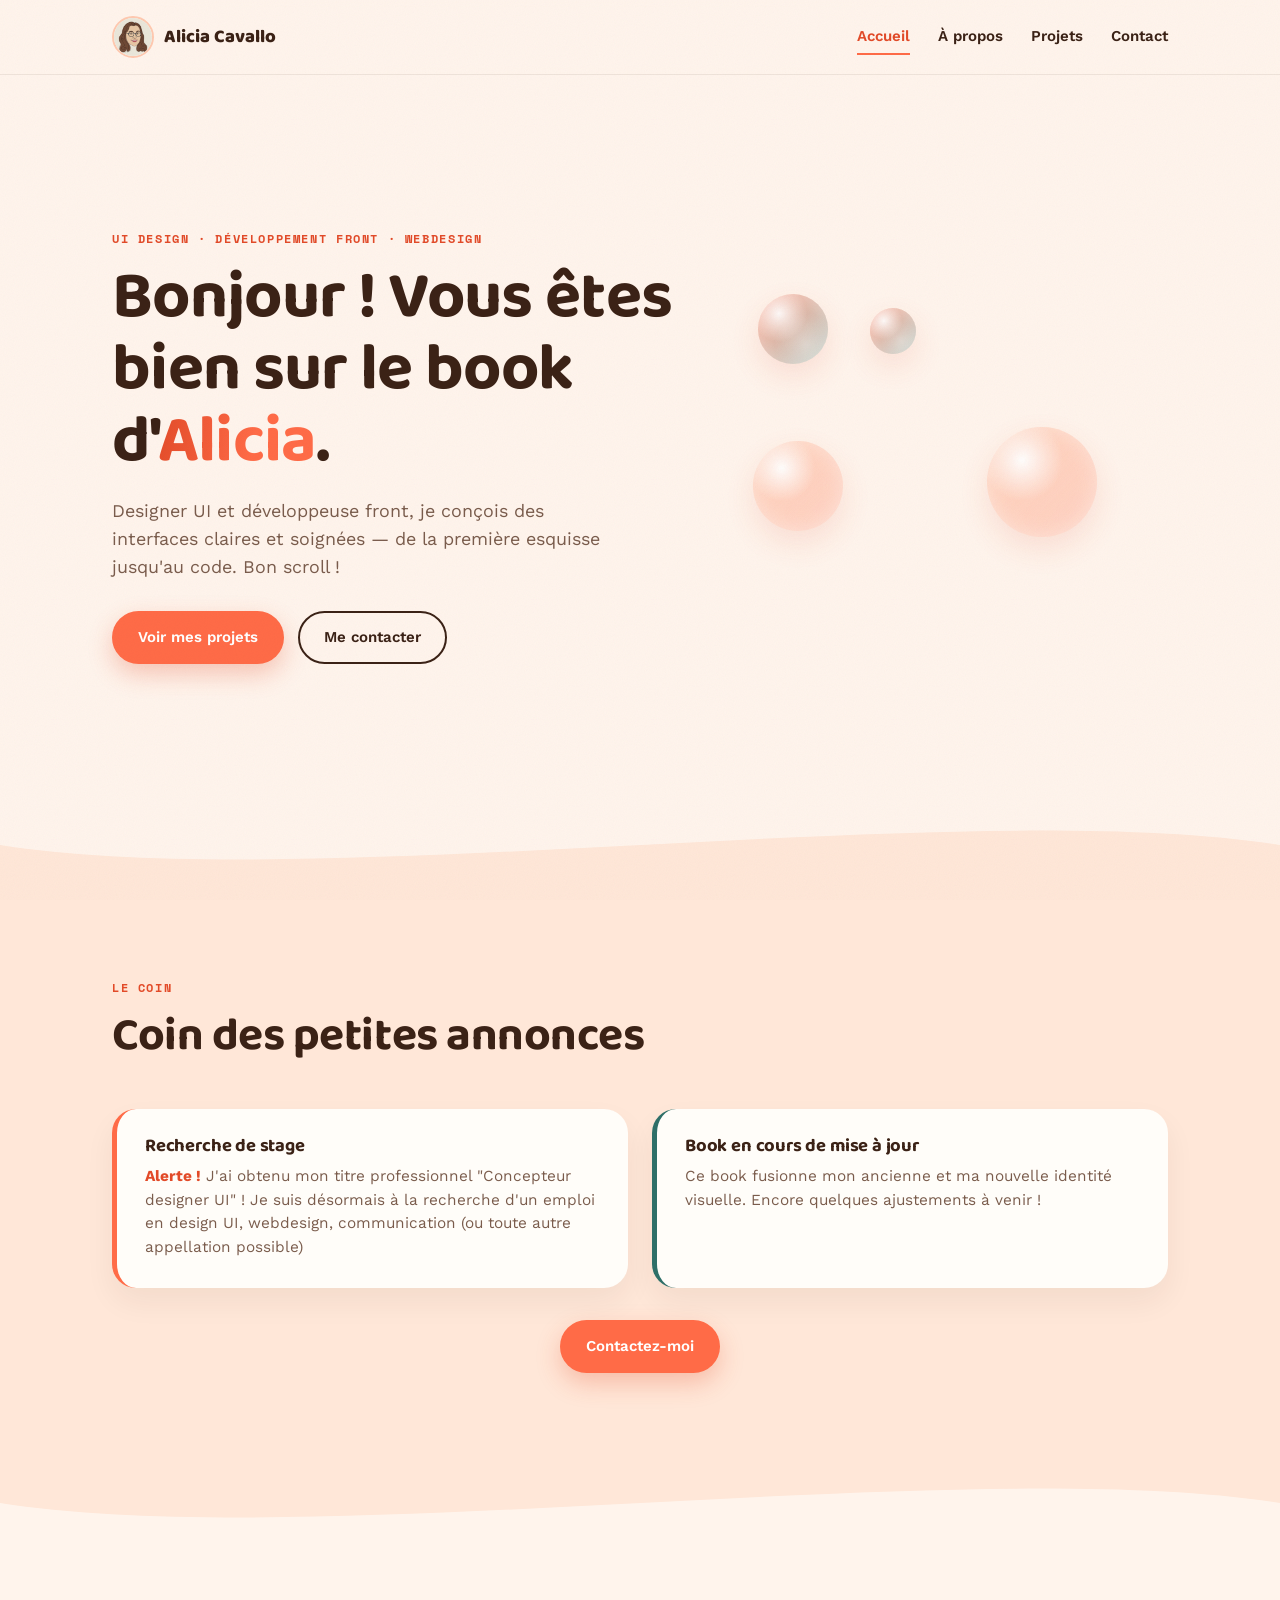
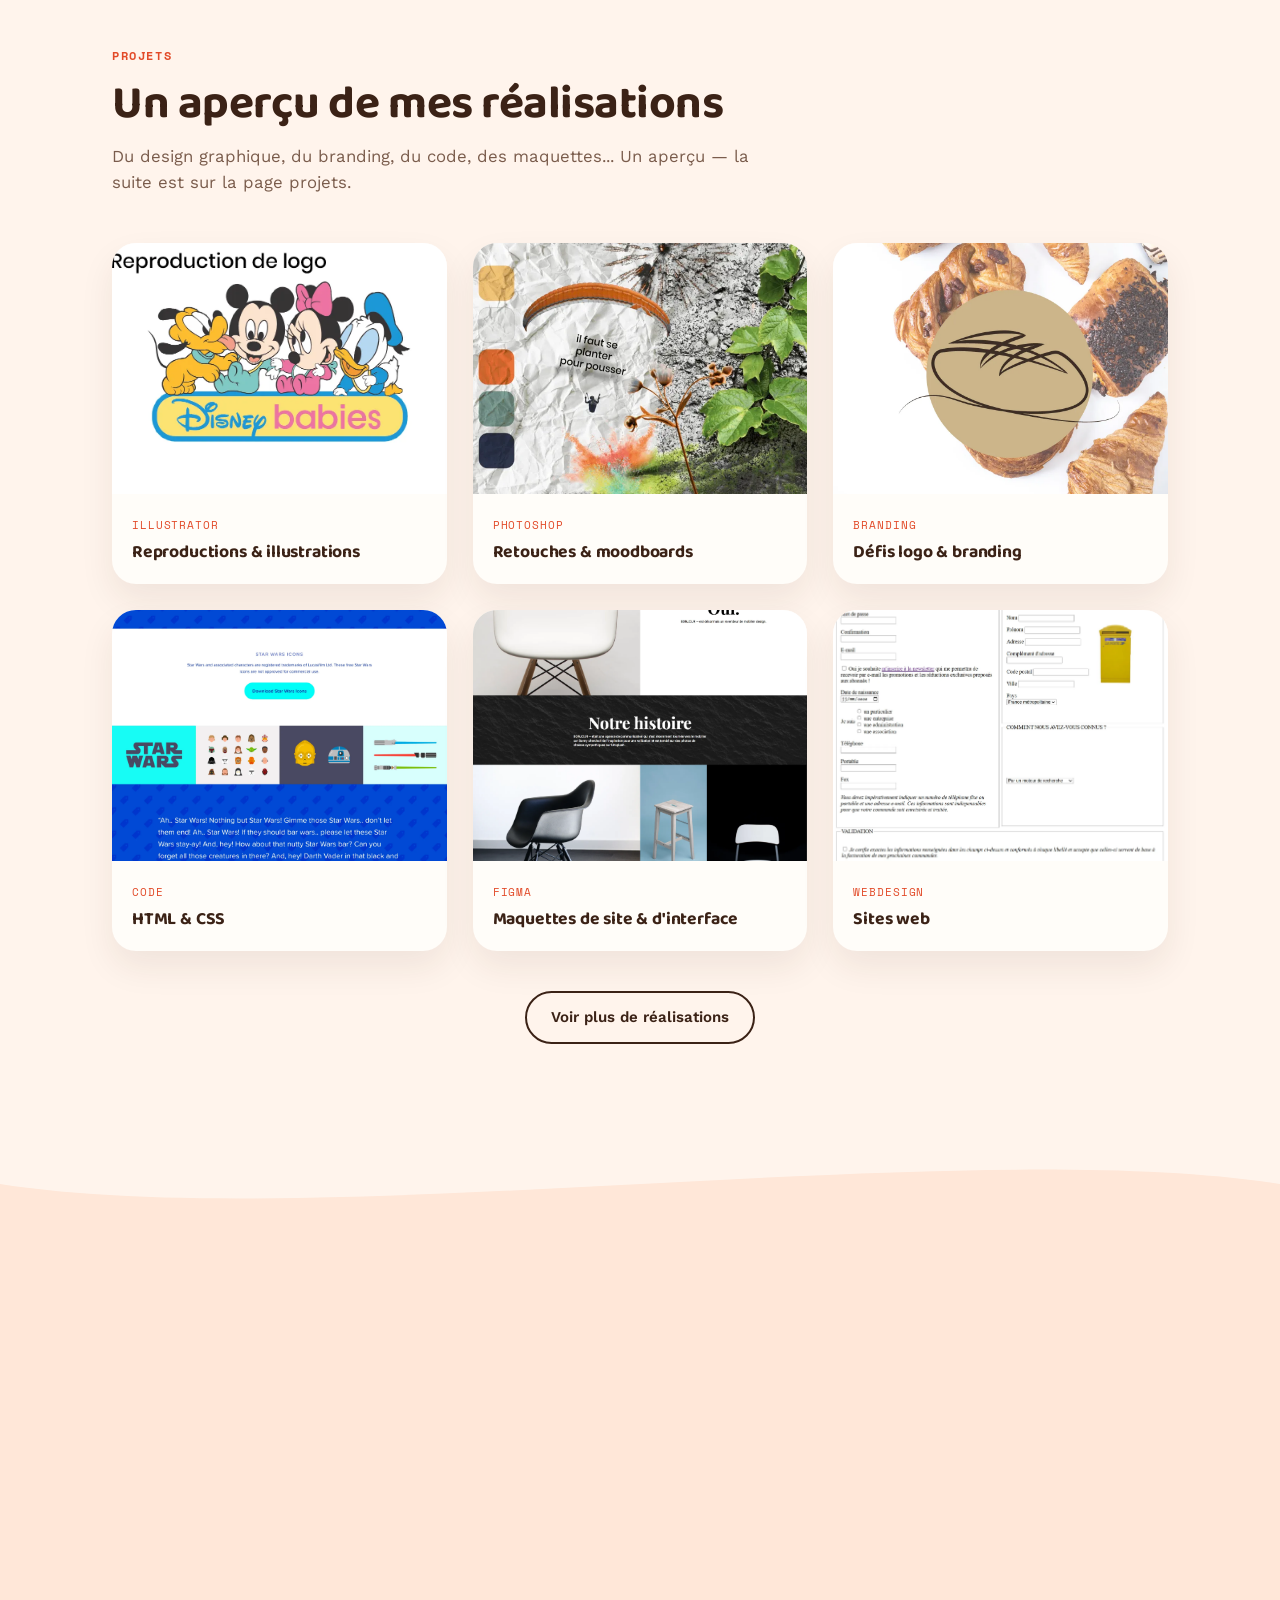
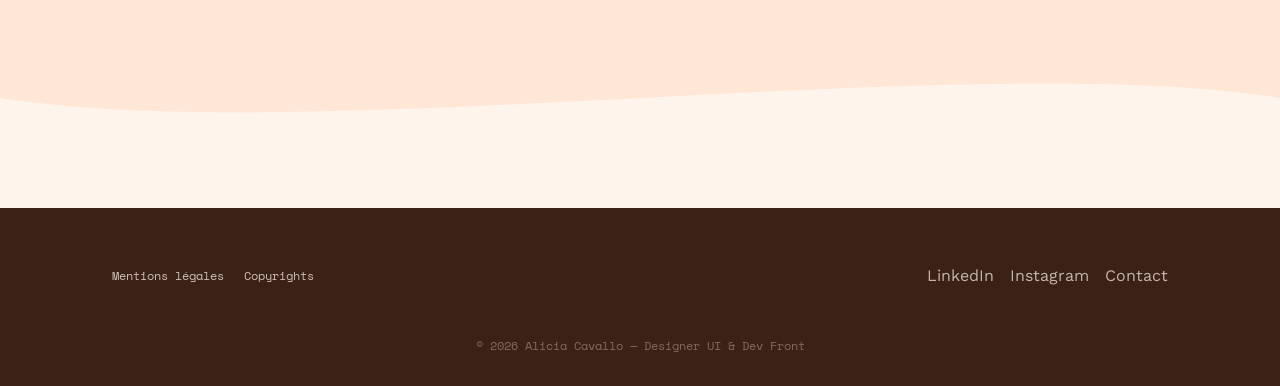
==== index.html @ 19858d90 "Update index.html" ====
<!DOCTYPE html>
<html lang="fr">
<head>
<meta charset="UTF-8">
<meta name="viewport" content="width=device-width, initial-scale=1.0">
<title>Portfolio d'Alicia Cavallo</title>
<link rel="preconnect" href="https://fonts.googleapis.com">
<link href="https://fonts.googleapis.com/css2?family=Baloo+2:wght@500;600;700;800&family=Work+Sans:wght@400;500;600&family=Space+Mono:wght@400;700&display=swap" rel="stylesheet">

<style>

:root{
  --bg:            #FFF4EC;
  --bg-alt:        #FFE7D8;
  --card:          #FFFDF9;
  --coral:         #FF6B47;
  --coral-deep:    #E24A28;
  --coral-soft:    #FFC9B0;
  --teal:          #2E6F68;
  --teal-soft:     #CFE7E2;
  --ink:           #3B2216;
  --ink-soft:      #7A5C4C;

  --display: 'Baloo 2', sans-serif;
  --body:    'Work Sans', sans-serif;
  --mono:    'Space Mono', monospace;

  --radius-lg: 40px;
  --radius-md: 24px;
  --container: 1120px;
}
*{ box-sizing:border-box; margin:0; padding:0; }
html{ scroll-behavior:smooth; }
body{ background:var(--bg); color:var(--ink); font-family:var(--body); line-height:1.55; overflow-x:hidden; }
body::before{
  content:""; position:fixed; inset:0; pointer-events:none; z-index:9000; opacity:.05; mix-blend-mode:multiply;
  background-image:url("data:image/svg+xml;utf8,<svg xmlns='http://www.w3.org/2000/svg' width='120' height='120'><filter id='n'><feTurbulence type='fractalNoise' baseFrequency='0.9' numOctaves='2' stitchTiles='stitch'/></filter><rect width='100%25' height='100%25' filter='url(%23n)'/></svg>");
}
a{ color:inherit; text-decoration:none; }
img{ max-width:100%; display:block; }
section{ position:relative; }
.wrap{ max-width:var(--container); margin:0 auto; padding:0 32px; }
h1,h2,h3,h4{ font-family:var(--display); font-weight:700; line-height:1.08; letter-spacing:-.01em; }
.eyebrow{ font-family:var(--mono); font-size:.72rem; letter-spacing:.14em; text-transform:uppercase; color:var(--coral-deep); font-weight:700; margin-bottom:14px; display:inline-block; }
@media (prefers-reduced-motion: reduce){ *{ animation-duration:.001ms !important; animation-iteration-count:1 !important; transition-duration:.001ms !important; scroll-behavior:auto !important; } }

/* signature bulles */
.bubble{
  position:absolute; border-radius:50%; pointer-events:none;
  background:
    radial-gradient(circle at 30% 28%, rgba(255,255,255,.9), rgba(255,255,255,0) 40%),
    radial-gradient(circle at 68% 72%, rgba(255,255,255,.35), rgba(255,255,255,0) 45%),
    linear-gradient(135deg, rgba(255,107,71,.55), rgba(46,111,104,.35));
  box-shadow: inset 0 0 20px rgba(255,255,255,.4), 0 12px 30px rgba(226,74,40,.12);
  animation: drift 9s ease-in-out infinite;
}
.bubble.alt{ background:radial-gradient(circle at 32% 30%, rgba(255,255,255,.95), rgba(255,255,255,0) 38%), linear-gradient(135deg, rgba(255,201,176,.8), rgba(255,107,71,.25)); }
@keyframes drift{ 0%,100%{ transform:translateY(0) translateX(0) scale(1); } 50%{ transform:translateY(-18px) translateX(10px) scale(1.03); } }

/* nav */
header{ position:sticky; top:0; z-index:500; backdrop-filter:blur(10px); background:rgba(255,244,236,.86); border-bottom:1px solid rgba(59,34,22,.08); }
nav.wrap{ display:flex; align-items:center; justify-content:space-between; padding-top:16px; padding-bottom:16px; gap:20px; }
.logo{ font-family:var(--display); font-weight:800; font-size:1.15rem; color:var(--ink); display:flex; align-items:center; gap:10px; }
.logo img{ width:42px; height:42px; border-radius:50%; object-fit:cover; border:2px solid var(--coral-soft); }
.navlinks{ display:flex; gap:28px; font-weight:600; font-size:.94rem; }
.navlinks a{ position:relative; padding:4px 0; }
.navlinks a::after{ content:""; position:absolute; left:0; bottom:-2px; width:0; height:2px; background:var(--coral); transition:width .25s ease; }
.navlinks a:hover::after, .navlinks a.active::after{ width:100%; }
.navlinks a.active{ color:var(--coral-deep); }
a:focus-visible, button:focus-visible{ outline:3px solid var(--teal); outline-offset:3px; border-radius:4px; }
.nav-toggle{ display:none; }

/* boutons */
.btn{ font-family:var(--body); font-weight:600; font-size:.94rem; padding:13px 24px; border-radius:999px; border:2px solid transparent; display:inline-flex; align-items:center; gap:8px; cursor:pointer; transition:transform .2s ease, box-shadow .2s ease; }
.btn-primary{ background:var(--coral); color:#fff; box-shadow:0 10px 24px rgba(226,74,40,.28); }
.btn-primary:hover{ transform:translateY(-2px); box-shadow:0 14px 28px rgba(226,74,40,.36); }
.btn-ghost{ border-color:var(--ink); color:var(--ink); }
.btn-ghost:hover{ transform:translateY(-2px); background:var(--ink); color:var(--bg); }

/* section head */
.section-head{ max-width:640px; margin-bottom:48px; }
.section-head h1, .section-head h2{ font-size:clamp(2rem, 3.8vw, 2.9rem); }
.section-head p{ margin-top:14px; color:var(--ink-soft); font-size:1.05rem; }

/* petit hero (pages secondaires) */
.pagehero{ padding:64px 0 20px; }
.pagehero .eyebrow{ margin-bottom:10px; }
.pagehero h1{ font-size:clamp(2.4rem, 5vw, 3.6rem); }
.pagehero p{ margin-top:14px; max-width:60ch; color:var(--ink-soft); font-size:1.08rem; }

/* divider vague */
.divider{ height:100px; position:relative; }
.divider svg{ position:absolute; inset:0; width:100%; height:100%; }

/* footer */
footer.sitefooter{ background:var(--ink); color:rgba(255,244,236,.75); padding:56px 0 32px; margin-top:60px; }
footer.sitefooter .wrap{ display:flex; flex-wrap:wrap; justify-content:space-between; align-items:center; gap:24px; }
footer.sitefooter .footlinks{ display:flex; gap:20px; font-family:var(--mono); font-size:.78rem; }
footer.sitefooter .footlinks a:hover{ color:#fff; }
footer.sitefooter .social{ display:flex; gap:16px; }
footer.sitefooter .social a{ color:rgba(255,244,236,.7); }
footer.sitefooter .social a:hover{ color:var(--coral-soft); }
footer.sitefooter .copy{ width:100%; text-align:center; font-family:var(--mono); font-size:.72rem; color:rgba(255,244,236,.35); margin-top:24px; }

.reveal{ opacity:0; transform:translateY(26px); transition:opacity .7s ease, transform .7s ease; }
.reveal.in{ opacity:1; transform:translateY(0); }

@media (max-width:900px){
  .navlinks{ display:none; }
}


.hero{ min-height:80vh; display:flex; align-items:center; padding:70px 0 50px; overflow:hidden; }
.hero .wrap{ display:grid; grid-template-columns:1.15fr .85fr; gap:40px; align-items:center; }
.hero h1{ font-size:clamp(2.4rem, 5.2vw, 4.2rem); }
.hero h1 em{ font-style:normal; background:linear-gradient(100deg, var(--coral-deep), var(--coral) 60%); -webkit-background-clip:text; background-clip:text; color:transparent; }
.hero p.lead{ margin-top:20px; max-width:46ch; font-size:1.12rem; color:var(--ink-soft); }
.hero-cta{ margin-top:30px; display:flex; gap:14px; flex-wrap:wrap; }
.hero-visual{ position:relative; height:360px; }

/* petites annonces */
#annonces{ background:var(--bg-alt); padding:80px 0; }
.annonce-grid{ display:grid; grid-template-columns:repeat(auto-fit, minmax(280px,1fr)); gap:24px; margin-top:8px; }
.annonce-card{ background:var(--card); border-radius:var(--radius-md); padding:28px; border-left:5px solid var(--coral); box-shadow:0 14px 30px rgba(59,34,22,.06); position:relative; }
.annonce-card h3{ font-size:1.15rem; margin-bottom:8px; color:var(--ink); }
.annonce-card p{ color:var(--ink-soft); font-size:.96rem; }
.annonce-card strong{ color:var(--coral-deep); }
.annonce-card.dispo{ border-left-color:var(--teal); }
.annonces-cta{ margin-top:32px; text-align:center; }

/* projets en accueil */
#projets-accueil{ padding:90px 0; }
.projects-preview{ display:grid; grid-template-columns:repeat(3,1fr); gap:26px; }
@media (max-width:900px){ .projects-preview{ grid-template-columns:repeat(2,1fr); } }
@media (max-width:560px){ .projects-preview{ grid-template-columns:1fr; } }
.pp-card{ border-radius:var(--radius-md); overflow:hidden; background:var(--card); box-shadow:0 16px 34px rgba(59,34,22,.08); transition:transform .25s ease; position:relative; }
.pp-card:hover{ transform:translateY(-6px); }
.pp-card .pp-img{ aspect-ratio:4/3; overflow:hidden; position:relative; }
.pp-card .pp-img img{ width:100%; height:100%; object-fit:cover; }
.pp-card .pp-body{ padding:18px 20px 22px; }
.pp-card .pp-body span{ font-family:var(--mono); font-size:.7rem; text-transform:uppercase; letter-spacing:.08em; color:var(--coral-deep); }
.pp-card .pp-body h3{ font-size:1.1rem; margin-top:6px; }
.projets-cta{ margin-top:40px; text-align:center; }

/* teaser parcours — même traitement que le coin des petites annonces */
#teaser-parcours{ background:var(--bg-alt); padding:80px 0; }
.parcours-card{ background:var(--card); border-radius:var(--radius-md); padding:40px 44px; border-left:5px solid var(--teal); box-shadow:0 14px 30px rgba(59,34,22,.06); display:flex; flex-wrap:wrap; align-items:center; justify-content:space-between; gap:28px; }
.parcours-card .txt{ max-width:560px; }
.parcours-card h2{ font-size:clamp(1.6rem,3vw,2.2rem); color:var(--ink); }
.parcours-card p{ margin-top:12px; color:var(--ink-soft); font-size:1rem; }

@media (max-width:900px){
  .hero .wrap{ grid-template-columns:1fr; }
  .hero-visual{ height:240px; order:-1; }
  .projects-preview{ grid-template-columns:1fr; }
}


/* ============================================================
   BURGER MENU MOBILE
   ============================================================ */
.burger{
  display:none; position:relative; z-index:960;
  flex-direction:column; justify-content:space-between;
  width:28px; height:20px; background:none; border:none; padding:0; cursor:pointer;
}
.burger span{ display:block; width:100%; height:2.5px; border-radius:2px; background:var(--ink); transition:transform .25s ease, opacity .25s ease; }
.burger.open span:nth-child(1){ transform:translateY(8.5px) rotate(45deg); }
.burger.open span:nth-child(2){ opacity:0; }
.burger.open span:nth-child(3){ transform:translateY(-8.5px) rotate(-45deg); }

.mobile-menu-overlay{
  position:fixed; inset:0; background:rgba(59,34,22,.55); z-index:900;
  opacity:0; pointer-events:none; transition:opacity .25s ease;
}
.mobile-menu-overlay.open{ opacity:1; pointer-events:auto; }

.mobile-menu{
  position:fixed; top:0; right:0; height:100%; width:min(78vw, 320px);
  background:var(--bg); z-index:950; box-shadow:-14px 0 40px rgba(59,34,22,.18);
  transform:translateX(100%); transition:transform .3s ease;
  display:flex; flex-direction:column; gap:26px; padding:84px 34px 40px;
}
.mobile-menu.open{ transform:translateX(0); }
.mobile-menu a{ font-family:var(--display); font-size:1.3rem; font-weight:600; color:var(--ink); padding:4px 0; }
.mobile-menu a.active{ color:var(--coral-deep); }
.mobile-menu-close{
  position:absolute; top:22px; right:22px; background:none; border:none;
  font-size:1.9rem; line-height:1; color:var(--ink); cursor:pointer;
}
.mobile-menu-close:hover{ color:var(--coral-deep); }

@media (max-width:900px){
  .navlinks{ display:none; }
  .burger{ display:flex; }
}
@media (min-width:901px){
  .mobile-menu, .mobile-menu-overlay{ display:none; }
}

/* wrapper resserré sur petit mobile */
@media (max-width:480px){
  .wrap{ padding:0 20px; }
}

</style>
</head>
<body>
<header>
  <nav class="wrap">
    <a href="index.html" class="logo"><img src="assets/img/profil.webp" alt="Illustration d'Alicia Cavallo">Alicia Cavallo</a>
    <div class="navlinks">
      <a href="index.html" class="active">Accueil</a>
      <a href="assets/pages/about.html">À propos</a>
      <a href="assets/pages/projets.html">Projets</a>
      <a href="assets/pages/contact.html">Contact</a>
    </div>
    <button class="burger" id="burgerBtn" aria-label="Ouvrir le menu" aria-expanded="false">
      <span></span><span></span><span></span>
    </button>
  </nav>
</header>
<div class="mobile-menu-overlay" id="mobileOverlay" aria-hidden="true"></div>
<nav class="mobile-menu" id="mobileMenu" aria-hidden="true">
  <button class="mobile-menu-close" id="mobileClose" aria-label="Fermer le menu">&times;</button>
  <a href="index.html" class="active">Accueil</a>
      <a href="assets/pages/about.html">À propos</a>
      <a href="assets/pages/projets.html">Projets</a>
      <a href="assets/pages/contact.html">Contact</a>
</nav>


<section class="hero">
  <div class="wrap">
    <div>
      <span class="eyebrow">UI Design · Développement Front · Webdesign</span>
      <h1>Bonjour ! Vous êtes bien sur le book d'<em>Alicia</em>.</h1>
      <p class="lead">Designer UI et développeuse front, je conçois des interfaces claires et soignées — de la première esquisse jusqu'au code. Bon scroll !</p>
      <div class="hero-cta">
        <a href="assets/pages/projets.html" class="btn btn-primary">Voir mes projets</a>
        <a href="assets/pages/contact.html" class="btn btn-ghost">Me contacter</a>
      </div>
    </div>
    <div class="hero-visual" aria-hidden="true">
      <div class="bubble" style="width:70px;height:70px;top:8%;left:5%;animation-delay:0.0s;"></div>
<div class="bubble alt" style="width:110px;height:110px;top:45%;left:58%;animation-delay:0.6s;"></div>
<div class="bubble" style="width:46px;height:46px;top:12%;left:31%;animation-delay:1.2s;"></div>
<div class="bubble alt" style="width:90px;height:90px;top:49%;left:4%;animation-delay:1.7999999999999998s;"></div>
    </div>
  </div>
</section>

<div class="divider" aria-hidden="true"><svg viewBox="0 0 1200 120" preserveAspectRatio="none"><path d="M0,60 C300,120 900,0 1200,60 L1200,120 L0,120 Z" fill="var(--bg-alt)"></path></svg></div>

<section id="annonces">
  <div class="wrap">
    <div class="section-head reveal">
      <span class="eyebrow">Le coin</span>
      <h2>Coin des petites annonces</h2>
    </div>
    <div class="annonce-grid">
      <div class="annonce-card reveal">
        <h3>Recherche de stage</h3>
        <p><strong>Alerte !</strong> J'ai obtenu mon titre professionnel "Concepteur designer UI" ! Je suis désormais à la recherche d'un emploi en design UI, webdesign, communication (ou toute autre appellation possible)</p>
      </div>
      <div class="annonce-card dispo reveal">
        <h3>Book en cours de mise à jour</h3>
        <p>Ce book fusionne mon ancienne et ma nouvelle identité visuelle. Encore quelques ajustements à venir !</p>
      </div>
    </div>
    <div class="annonces-cta reveal">
      <a href="assets/pages/contact.html" class="btn btn-primary">Contactez-moi</a>
    </div>
  </div>
</section>

<div class="divider" aria-hidden="true" style="transform:scaleY(-1);"><svg viewBox="0 0 1200 120" preserveAspectRatio="none"><path d="M0,60 C300,0 900,120 1200,60 L1200,120 L0,120 Z" fill="var(--bg-alt)"></path></svg></div>

<section id="projets-accueil">
  <div class="wrap">
    <div class="section-head reveal">
      <span class="eyebrow">Projets</span>
      <h2>Un aperçu de mes réalisations</h2>
      <p>Du design graphique, du branding, du code, des maquettes... Un aperçu — la suite est sur la page projets.</p>
    </div>
    <div class="projects-preview">
      <a class="pp-card reveal" href="assets/pages/projets.html#illustrator">
        <div class="pp-img"><img src="assets/img/illustrator-disneybabies.webp" alt="Reproduction du logo Disney Babies sur Illustrator"></div>
        <div class="pp-body"><span>Illustrator</span><h3>Reproductions &amp; illustrations</h3></div>
      </a>
      <a class="pp-card reveal" href="assets/pages/projets.html#photoshop">
        <div class="pp-img"><img src="assets/img/photoshop-moodboardperso.webp" alt="Moodboard pour mon identité visuelle"></div>
        <div class="pp-body"><span>Photoshop</span><h3>Retouches &amp; moodboards</h3></div>
      </a>
      <a class="pp-card reveal" href="assets/pages/projets.html#logo">
        <div class="pp-img"><img src="assets/img/defilogo03-boulangerie-p01.webp" alt="Défi logo boulangerie"></div>
        <div class="pp-body"><span>Branding</span><h3>Défis logo &amp; branding</h3></div>
      </a>
      <a class="pp-card reveal" href="assets/pages/projets.html#web">
        <div class="pp-img"><img src="assets/img/css-premierepage01.webp" alt="Exercice de mise en page HTML et CSS"></div>
        <div class="pp-body"><span>Code</span><h3>HTML &amp; CSS</h3></div>
      </a>
      <a class="pp-card reveal" href="assets/pages/projets.html#maquettes">
        <div class="pp-img"><img src="assets/img/figmabonjour-desk.webp" alt="Maquette Figma Bonjour."></div>
        <div class="pp-body"><span>Figma</span><h3>Maquettes de site &amp; d'interface</h3></div>
      </a>
      <a class="pp-card reveal" href="assets/pages/projets.html#web">
        <div class="pp-img"><img src="assets/img/html-formulaire03.webp" alt="Rendu d'un site codé en HTML et CSS"></div>
        <div class="pp-body"><span>Webdesign</span><h3>Sites web</h3></div>
      </a>
    </div>
    <div class="projets-cta reveal">
      <a href="assets/pages/projets.html" class="btn btn-ghost">Voir plus de réalisations</a>
    </div>
  </div>
</section>

<div class="divider" aria-hidden="true"><svg viewBox="0 0 1200 120" preserveAspectRatio="none"><path d="M0,60 C300,120 900,0 1200,60 L1200,120 L0,120 Z" fill="var(--bg-alt)"></path></svg></div>

<section id="teaser-parcours">
  <div class="wrap">
    <div class="parcours-card reveal">
      <div class="txt">
        <span class="eyebrow">Parcours &amp; à propos</span>
        <h2>Du droit au webdesign : un parcours guidé par la curiosité.</h2>
        <p>Découvrez mon chemin jusqu'ici, ce que je fais aujourd'hui, et ce qui m'anime en dehors du design.</p>
      </div>
      <a href="assets/pages/about.html" class="btn btn-primary">Mon parcours &amp; à propos</a>
    </div>
  </div>
</section>

<div class="divider" aria-hidden="true" style="transform:scaleY(-1);"><svg viewBox="0 0 1200 120" preserveAspectRatio="none"><path d="M0,60 C300,0 900,120 1200,60 L1200,120 L0,120 Z" fill="var(--bg-alt)"></path></svg></div>

<footer class="sitefooter">
  <div class="wrap">
    <div class="footlinks">
      <a href="assets/pages/mentionslegales.html">Mentions légales</a>
      <a href="assets/pages/copyrights.html">Copyrights</a>
    </div>
    <div class="social">
      <a href="https://www.linkedin.com/in/alicia-cavallo/" target="_blank" rel="noopener">LinkedIn</a>
      <a href="https://www.instagram.com/alicia._.cavallo/" target="_blank" rel="noopener">Instagram</a>
      <a href="assets/pages/contact.html">Contact</a>
    </div>
    <div class="copy">© 2026 Alicia Cavallo — Designer UI &amp; Dev Front</div>
  </div>
</footer>
<script>
  const revealEls = document.querySelectorAll('.reveal');
  const io = new IntersectionObserver((entries) => {
    entries.forEach(entry => {
      if(entry.isIntersecting){ entry.target.classList.add('in'); io.unobserve(entry.target); }
    });
  }, { threshold: 0.12 });
  revealEls.forEach(el => io.observe(el));
</script>
<script>
  // Menu burger mobile : ouverture/fermeture, clic à côté, touche Échap
  (function(){
    const burger = document.getElementById('burgerBtn');
    const overlay = document.getElementById('mobileOverlay');
    const menu = document.getElementById('mobileMenu');
    const closeBtn = document.getElementById('mobileClose');
    if(!burger || !menu || !overlay) return;

    function openMenu(){
      burger.classList.add('open'); burger.setAttribute('aria-expanded','true');
      overlay.classList.add('open');
      menu.classList.add('open'); menu.setAttribute('aria-hidden','false');
      document.body.style.overflow = 'hidden';
    }
    function closeMenu(){
      burger.classList.remove('open'); burger.setAttribute('aria-expanded','false');
      overlay.classList.remove('open');
      menu.classList.remove('open'); menu.setAttribute('aria-hidden','true');
      document.body.style.overflow = '';
    }

    burger.addEventListener('click', () => { menu.classList.contains('open') ? closeMenu() : openMenu(); });
    closeBtn.addEventListener('click', closeMenu);
    overlay.addEventListener('click', closeMenu); // clic à côté, sur le fond assombri
    document.addEventListener('keydown', (e) => { if(e.key === 'Escape') closeMenu(); });
    window.addEventListener('blur', closeMenu); // sortie en dehors de la fenêtre
    menu.querySelectorAll('a').forEach(a => a.addEventListener('click', closeMenu));
  })();
</script>
</body>
</html>
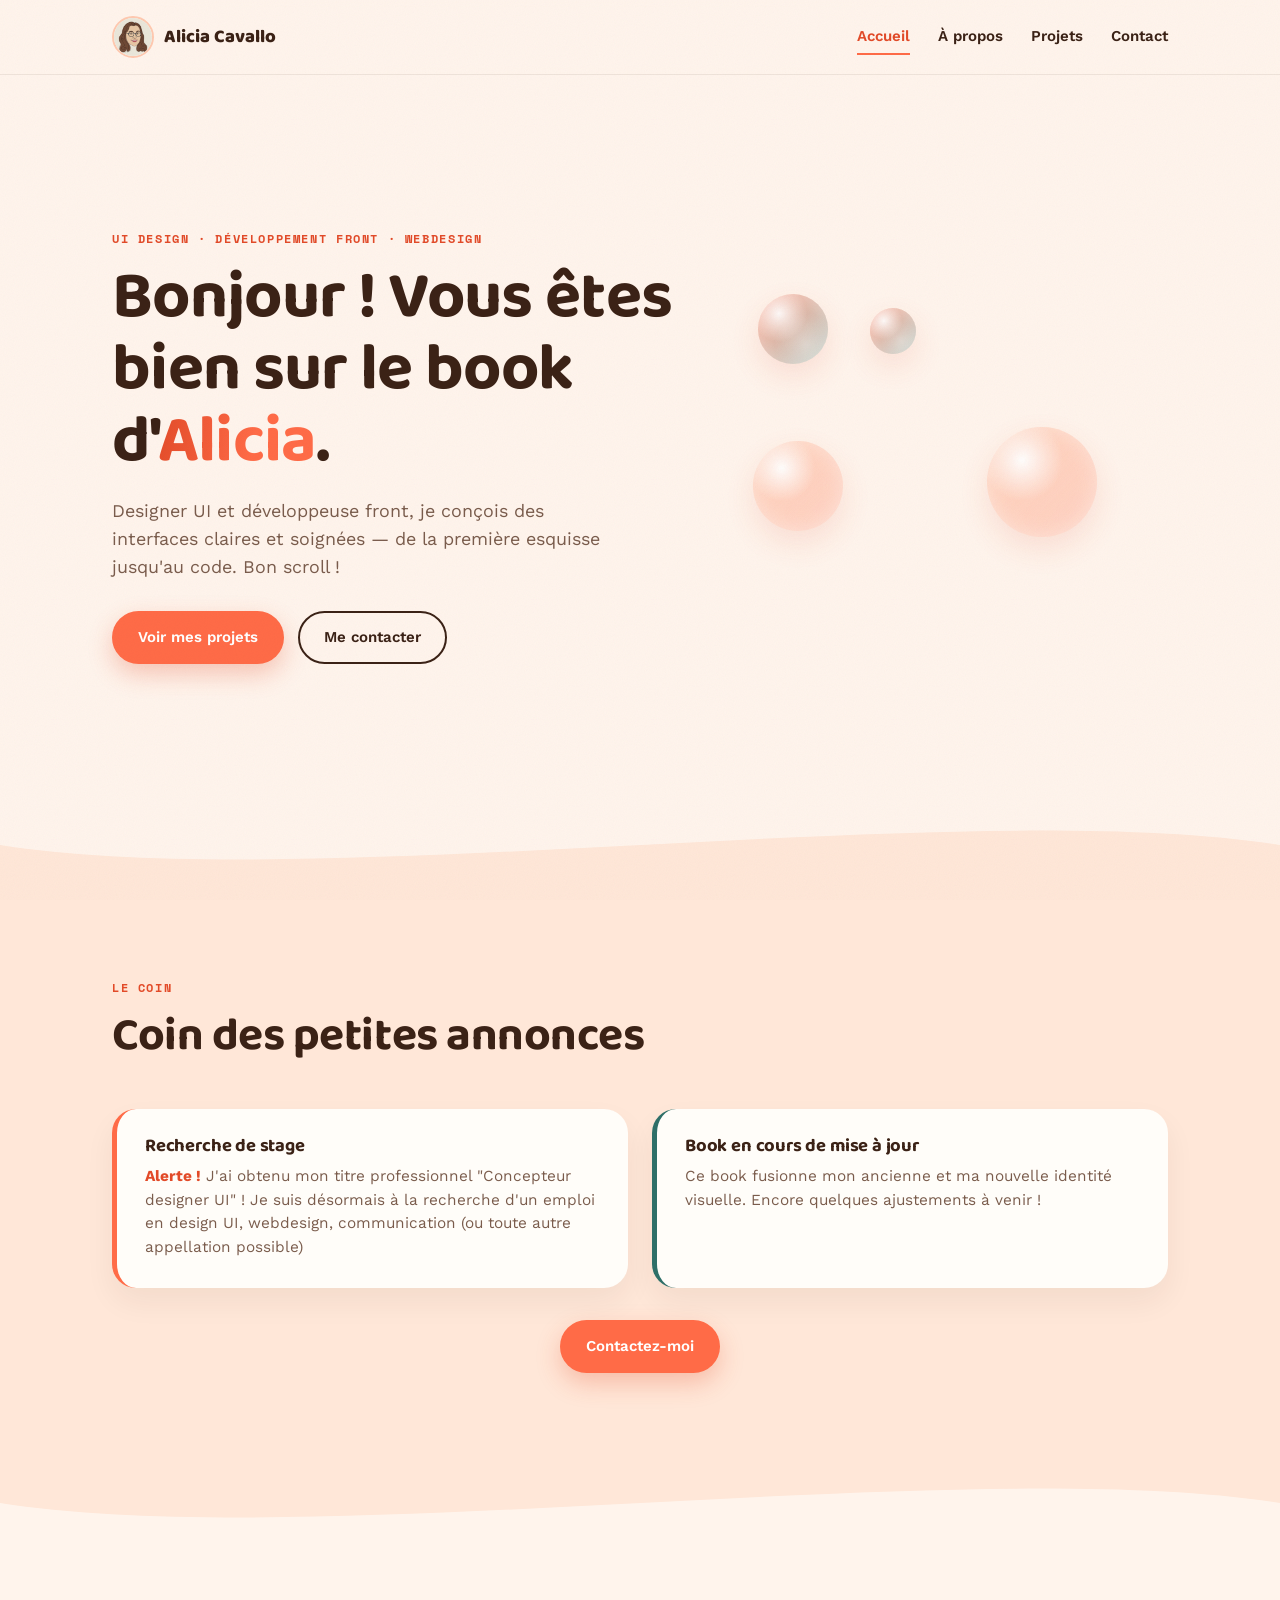
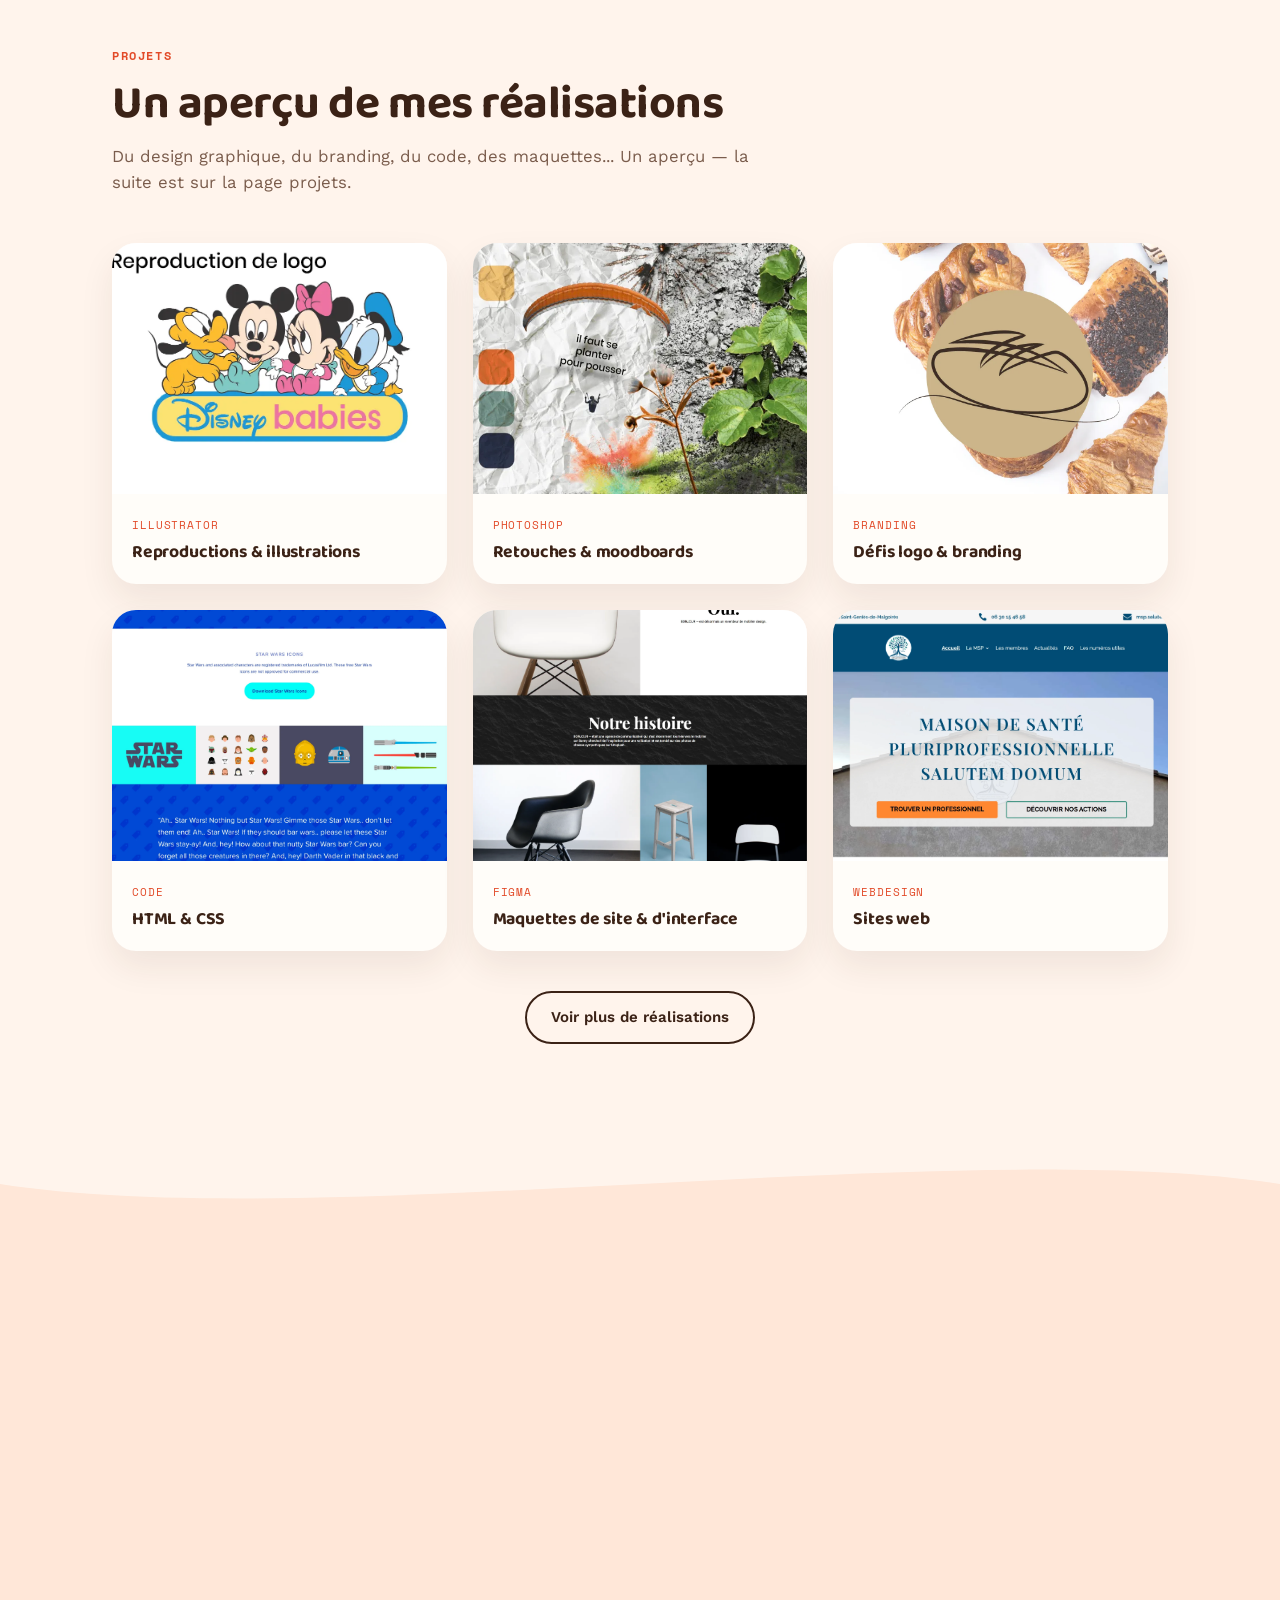
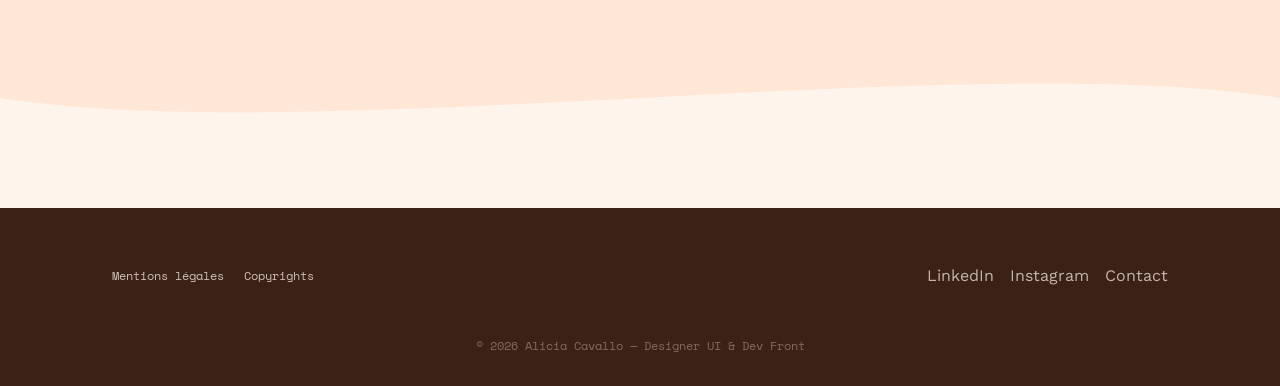
==== commit 2663485a: "Update index.html" ====
--- a/index.html
+++ b/index.html
@@ -305,7 +305,7 @@
         <div class="pp-body"><span>Figma</span><h3>Maquettes de site &amp; d'interface</h3></div>
       </a>
       <a class="pp-card reveal" href="assets/pages/projets.html#web">
-        <div class="pp-img"><img src="assets/img/html-formulaire03.webp" alt="Rendu d'un site codé en HTML et CSS"></div>
+        <div class="pp-img"><img src="assets/img/site-web-msp.webp" alt="Extrait de la page d'accueil du site de la Maison de Santé Pluriprofessionnelle"></div>
         <div class="pp-body"><span>Webdesign</span><h3>Sites web</h3></div>
       </a>
     </div>
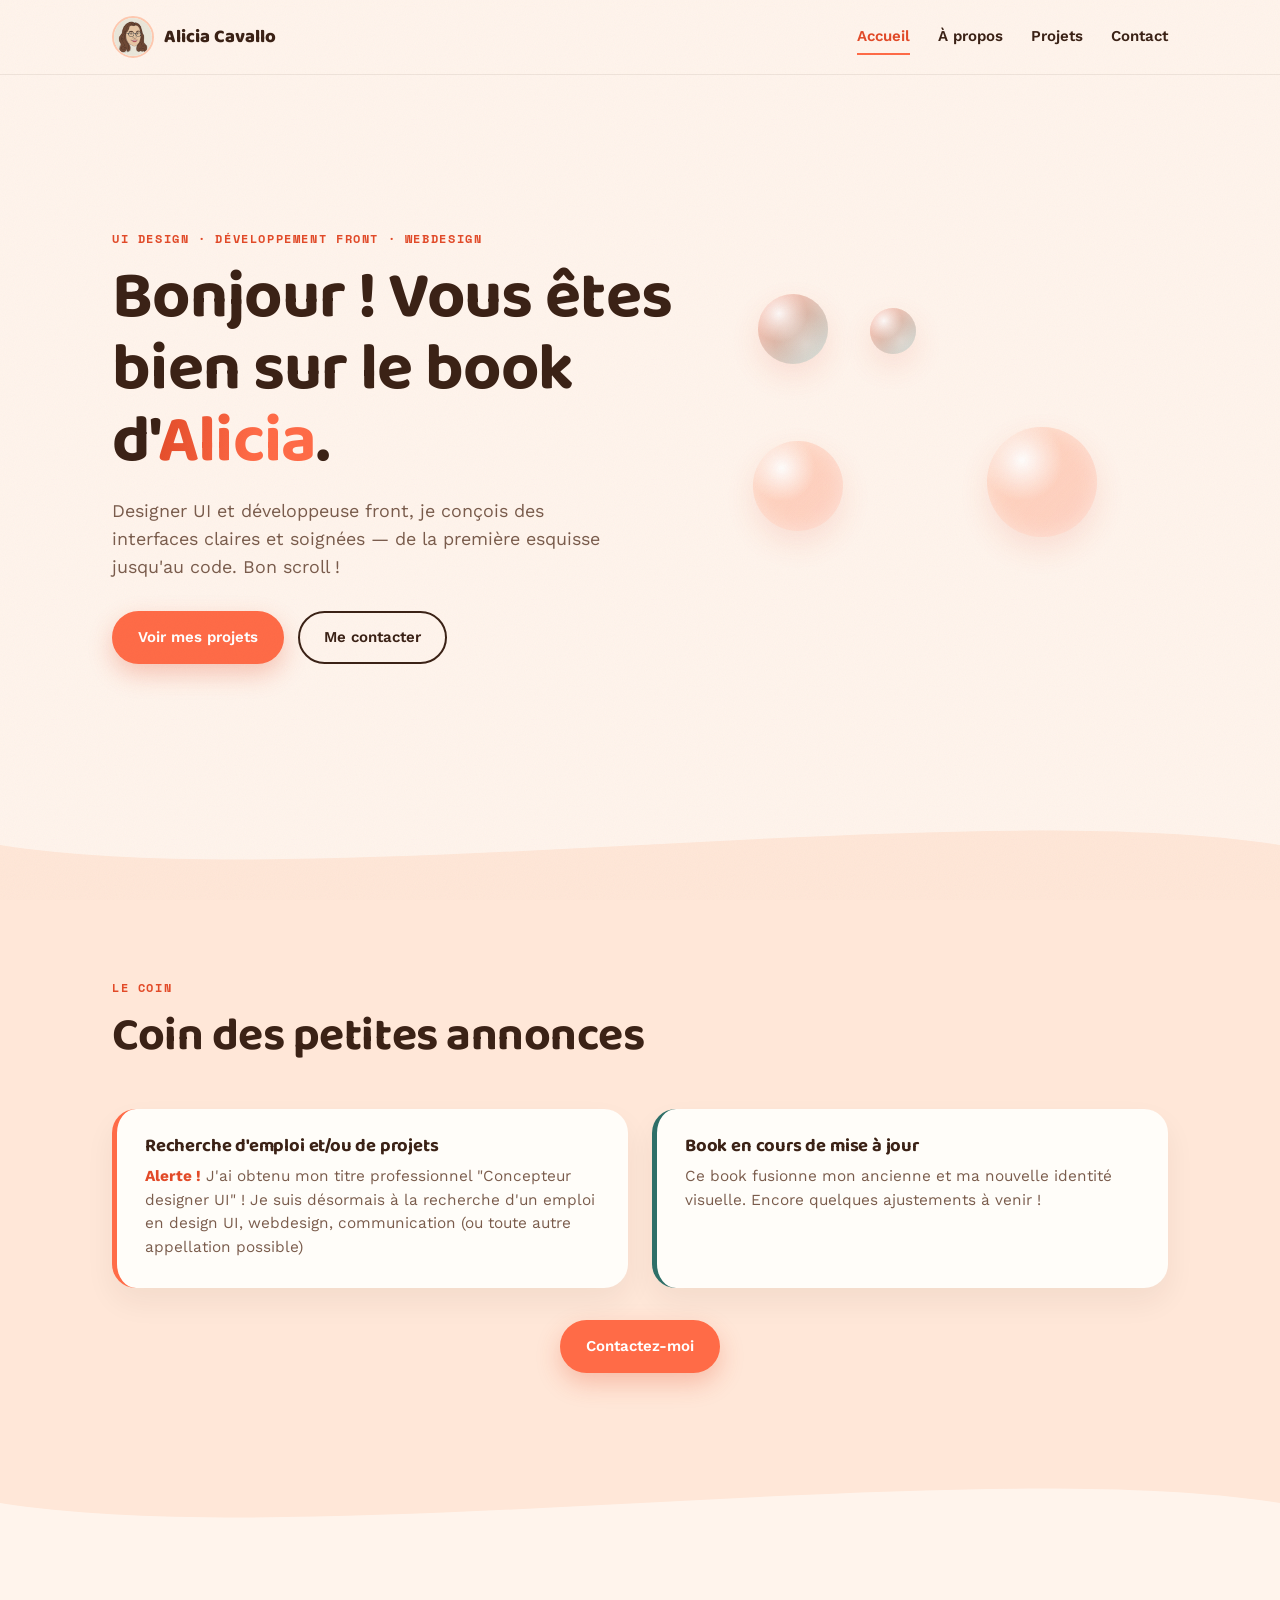
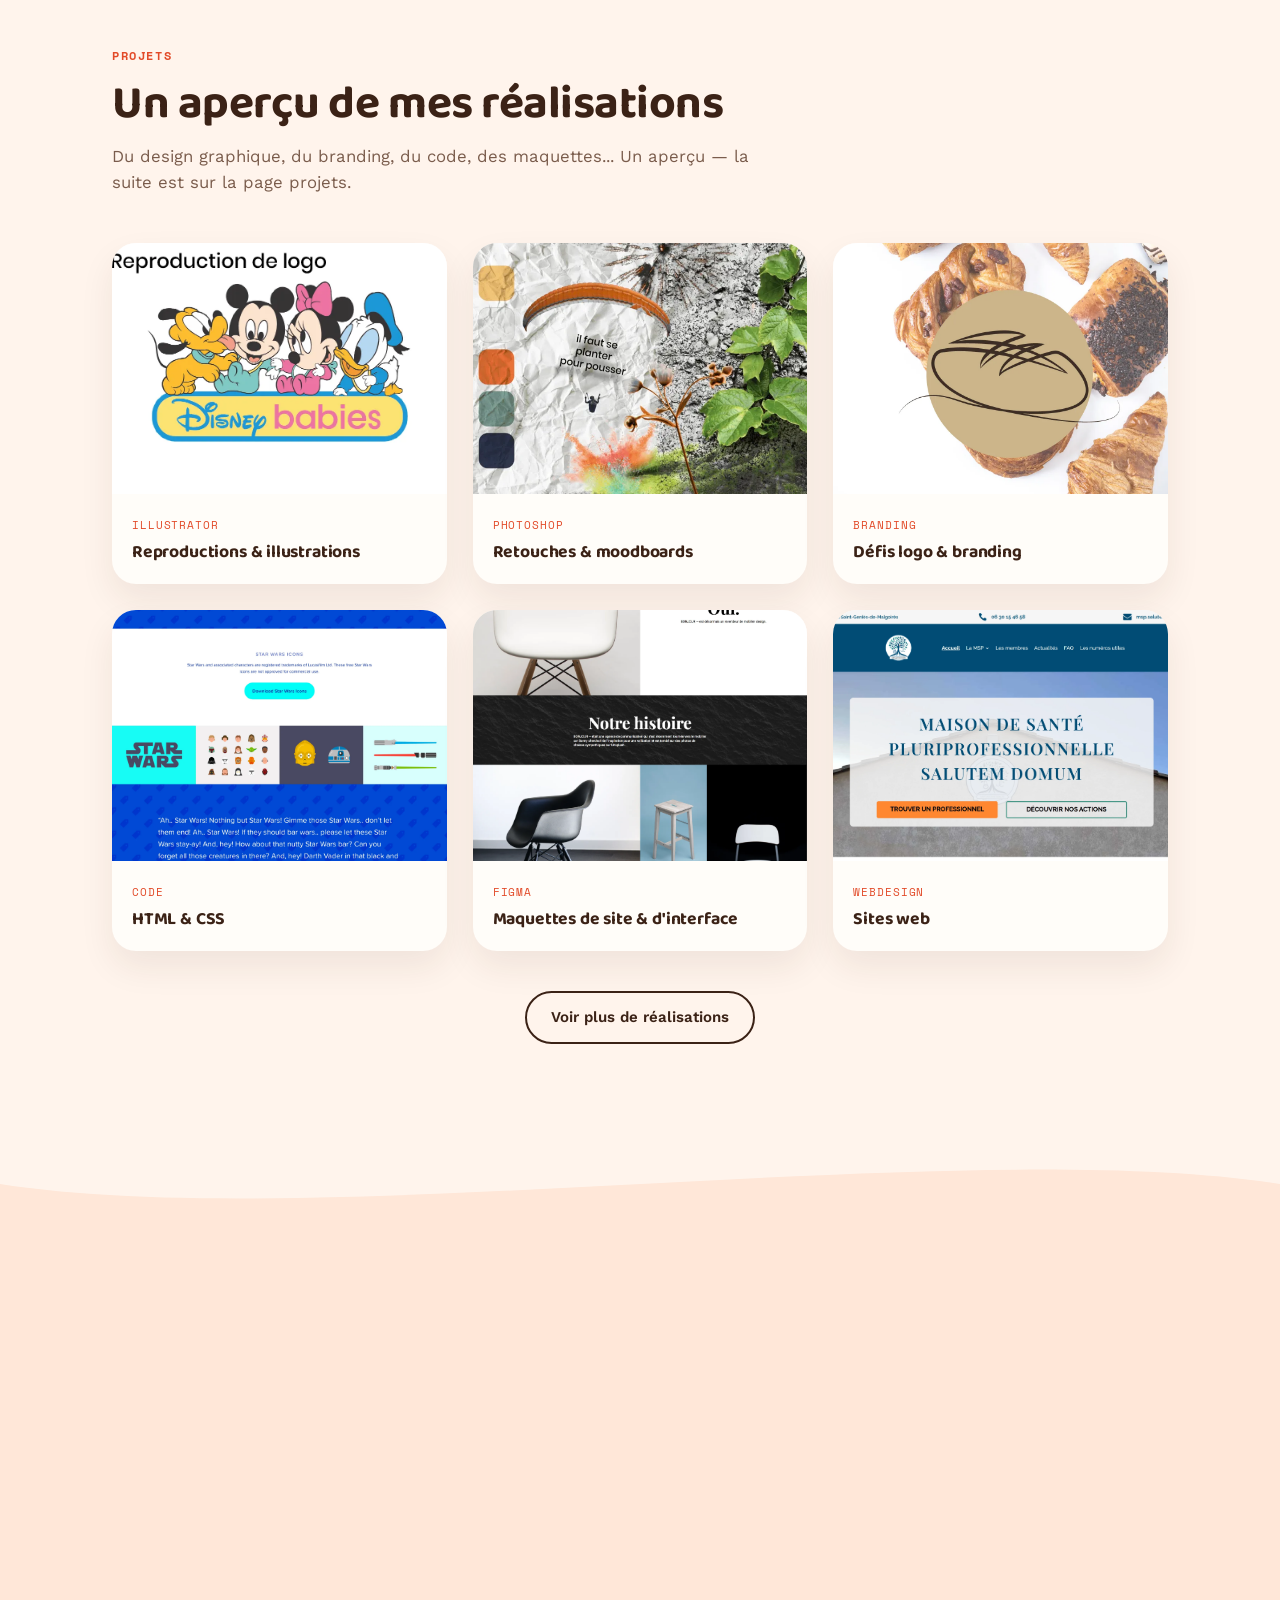
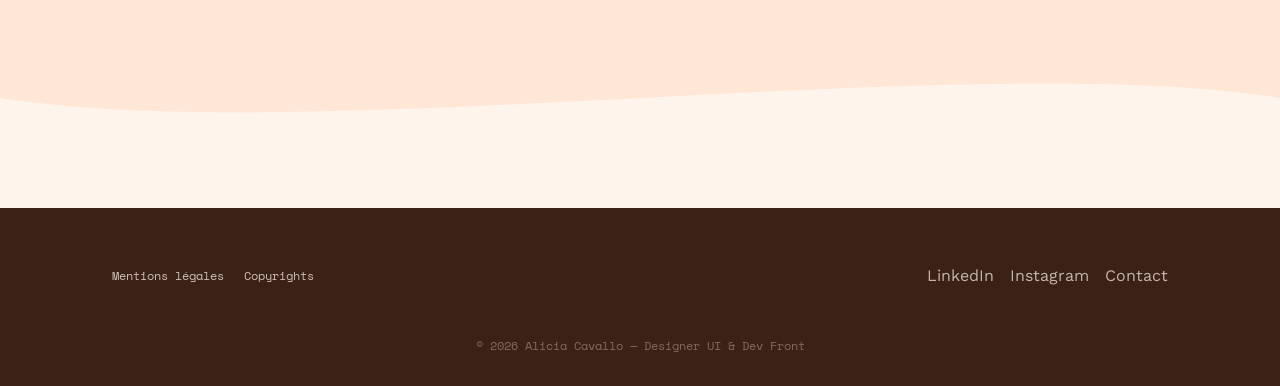
==== commit d37dc2da: "Update index.html" ====
--- a/index.html
+++ b/index.html
@@ -260,7 +260,7 @@
     </div>
     <div class="annonce-grid">
       <div class="annonce-card reveal">
-        <h3>Recherche de stage</h3>
+        <h3>Recherche d'emploi et/ou de projets</h3>
         <p><strong>Alerte !</strong> J'ai obtenu mon titre professionnel "Concepteur designer UI" ! Je suis désormais à la recherche d'un emploi en design UI, webdesign, communication (ou toute autre appellation possible)</p>
       </div>
       <div class="annonce-card dispo reveal">
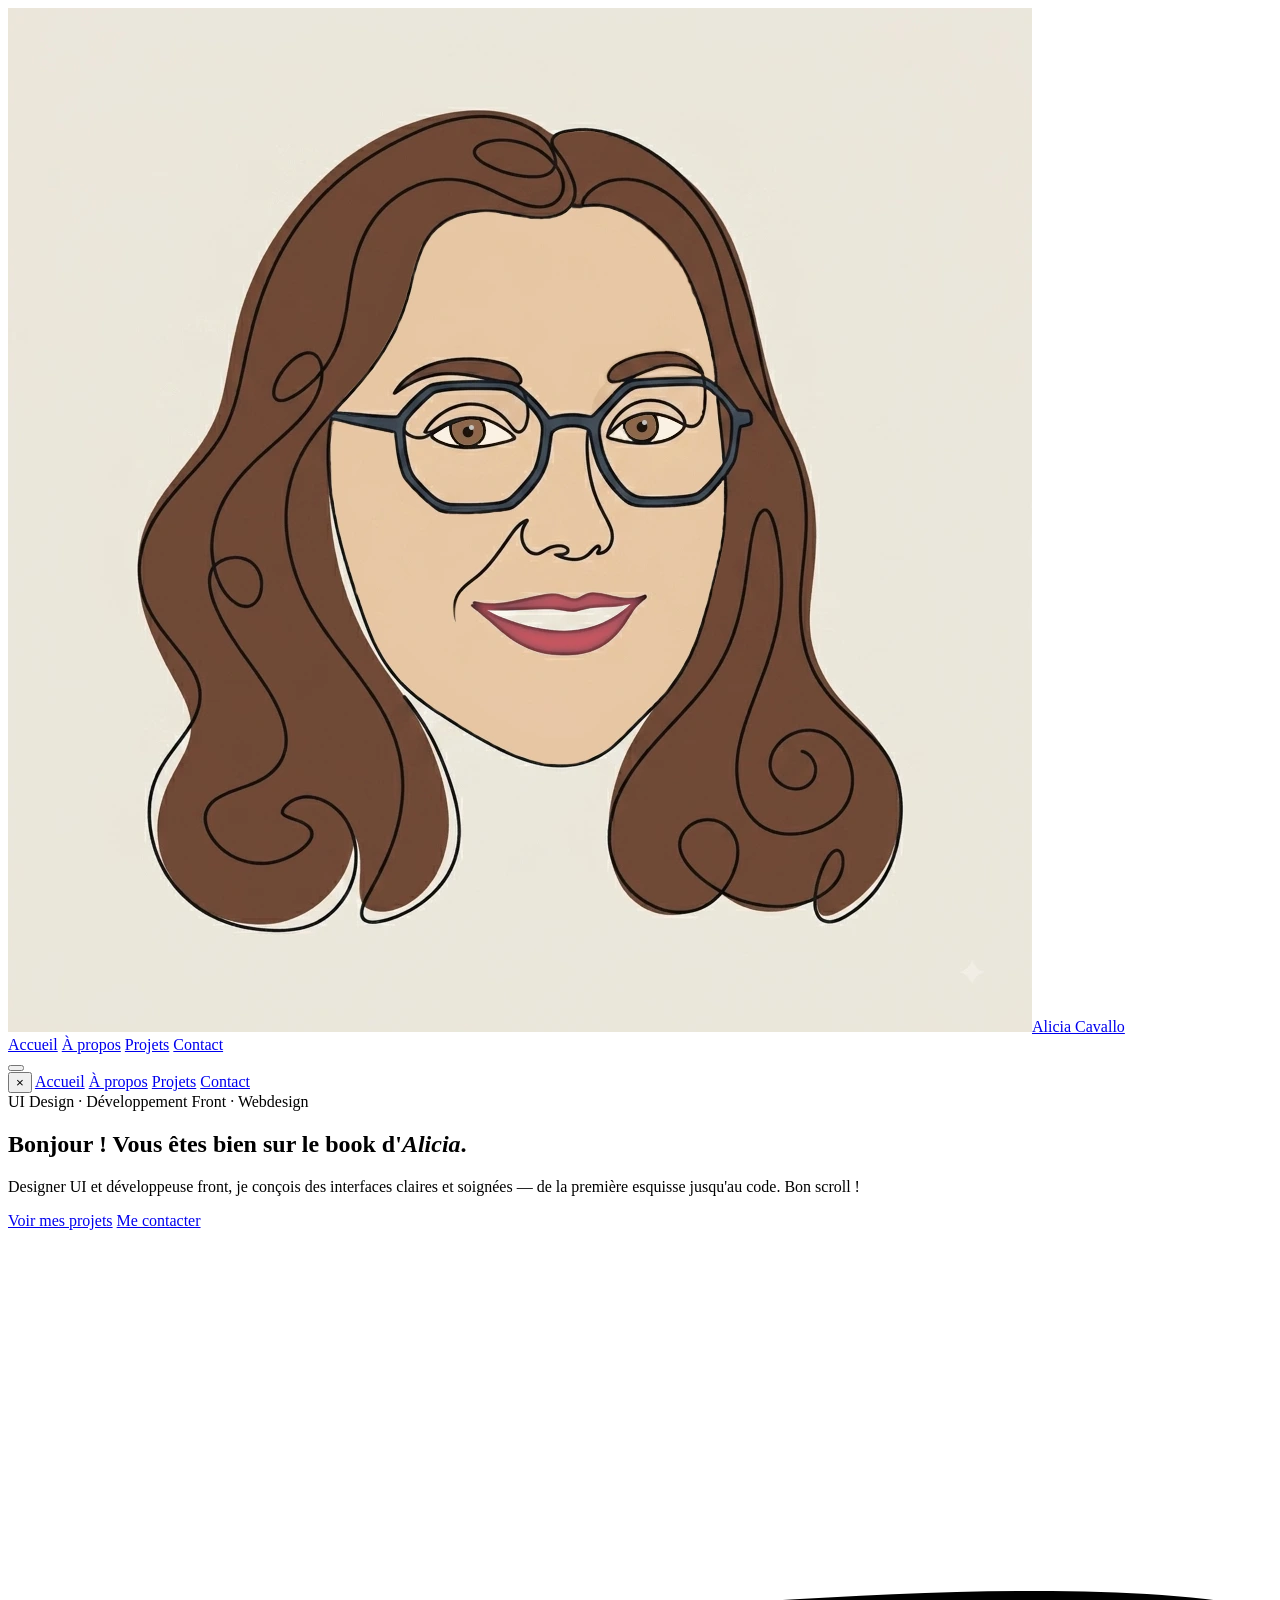
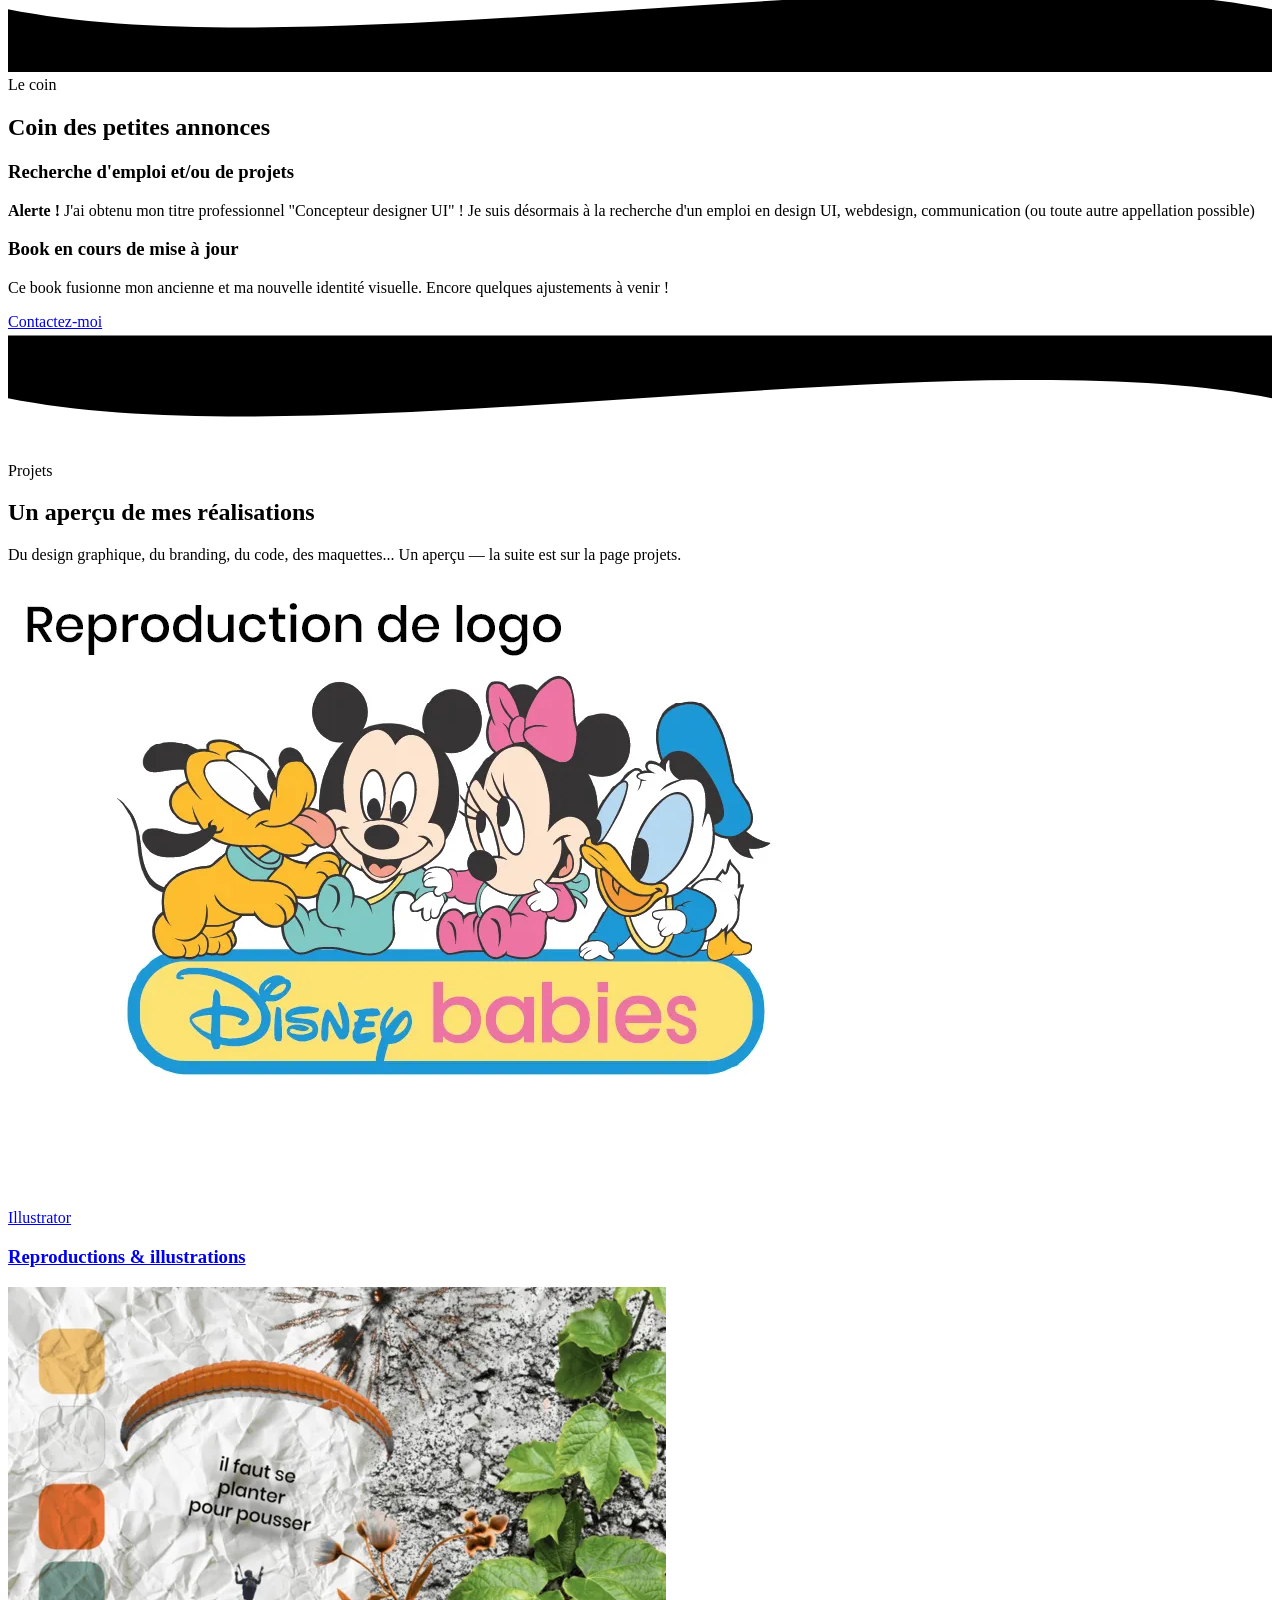
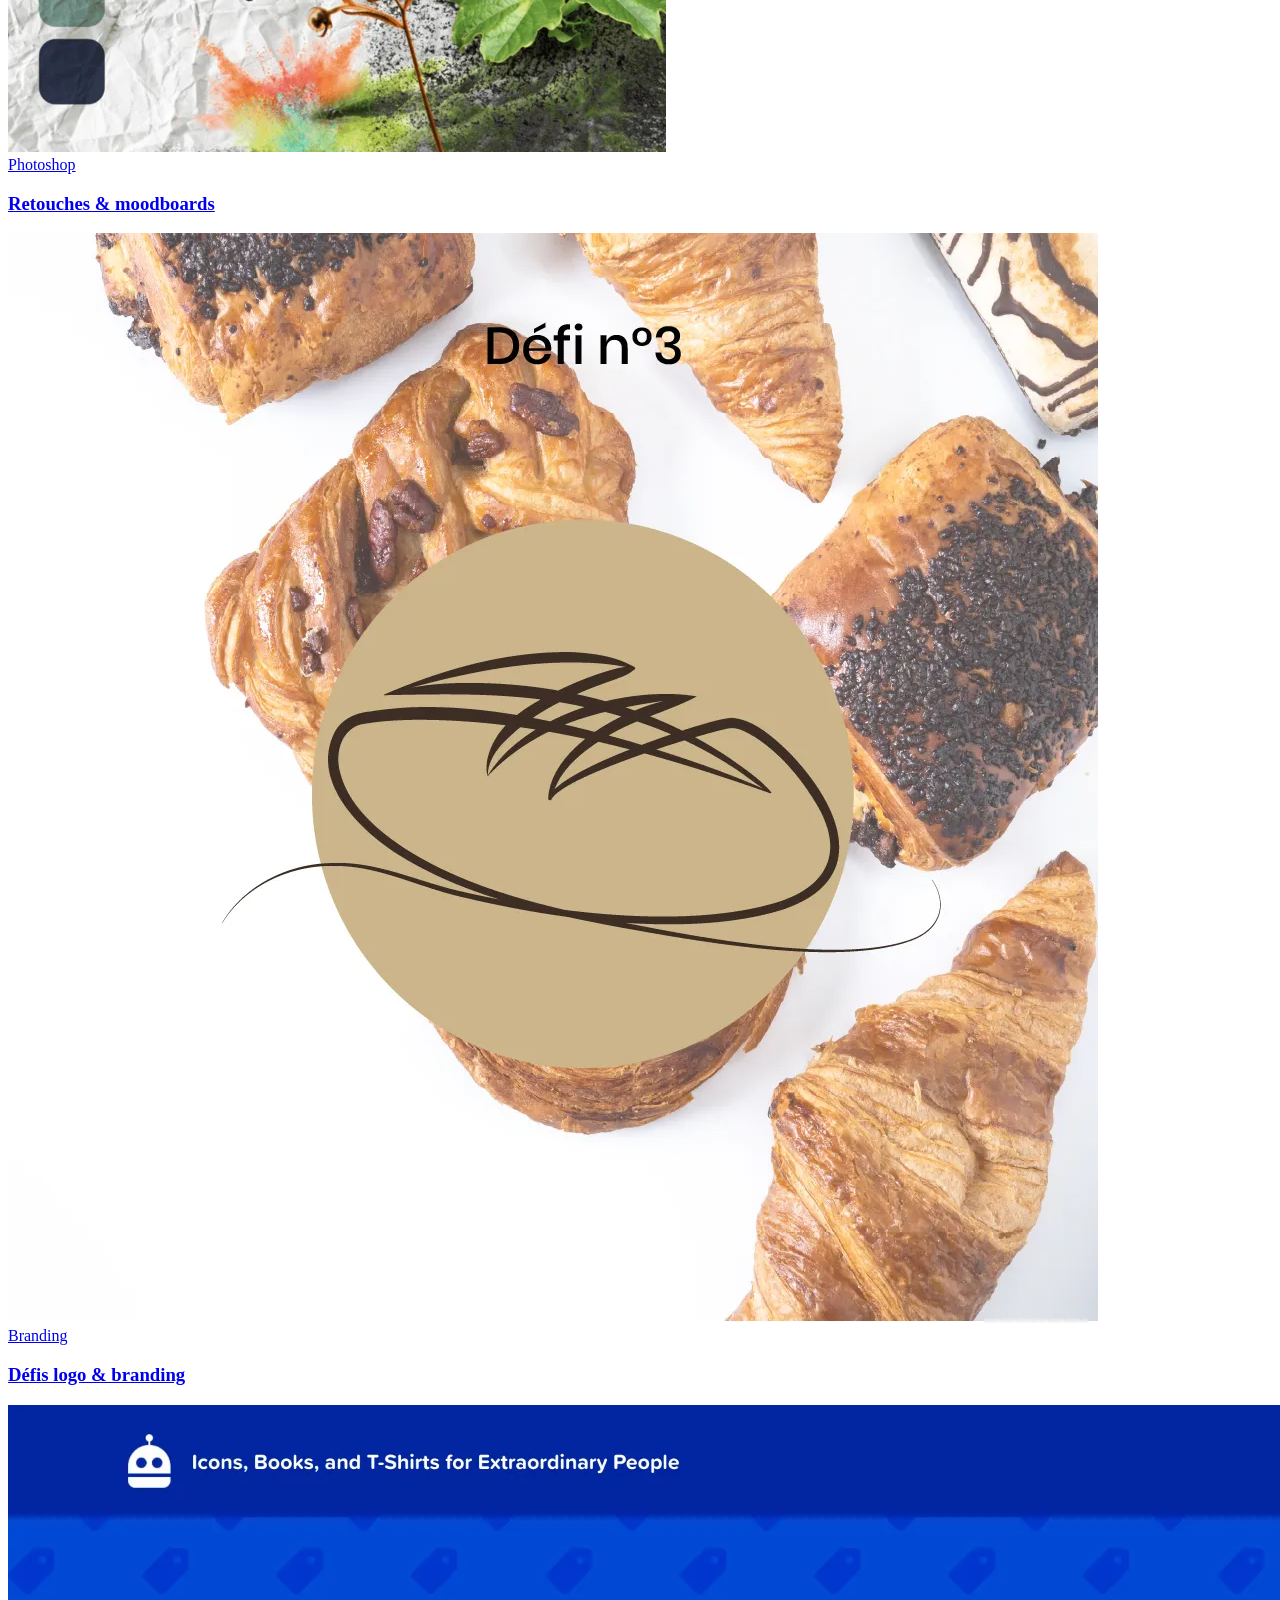
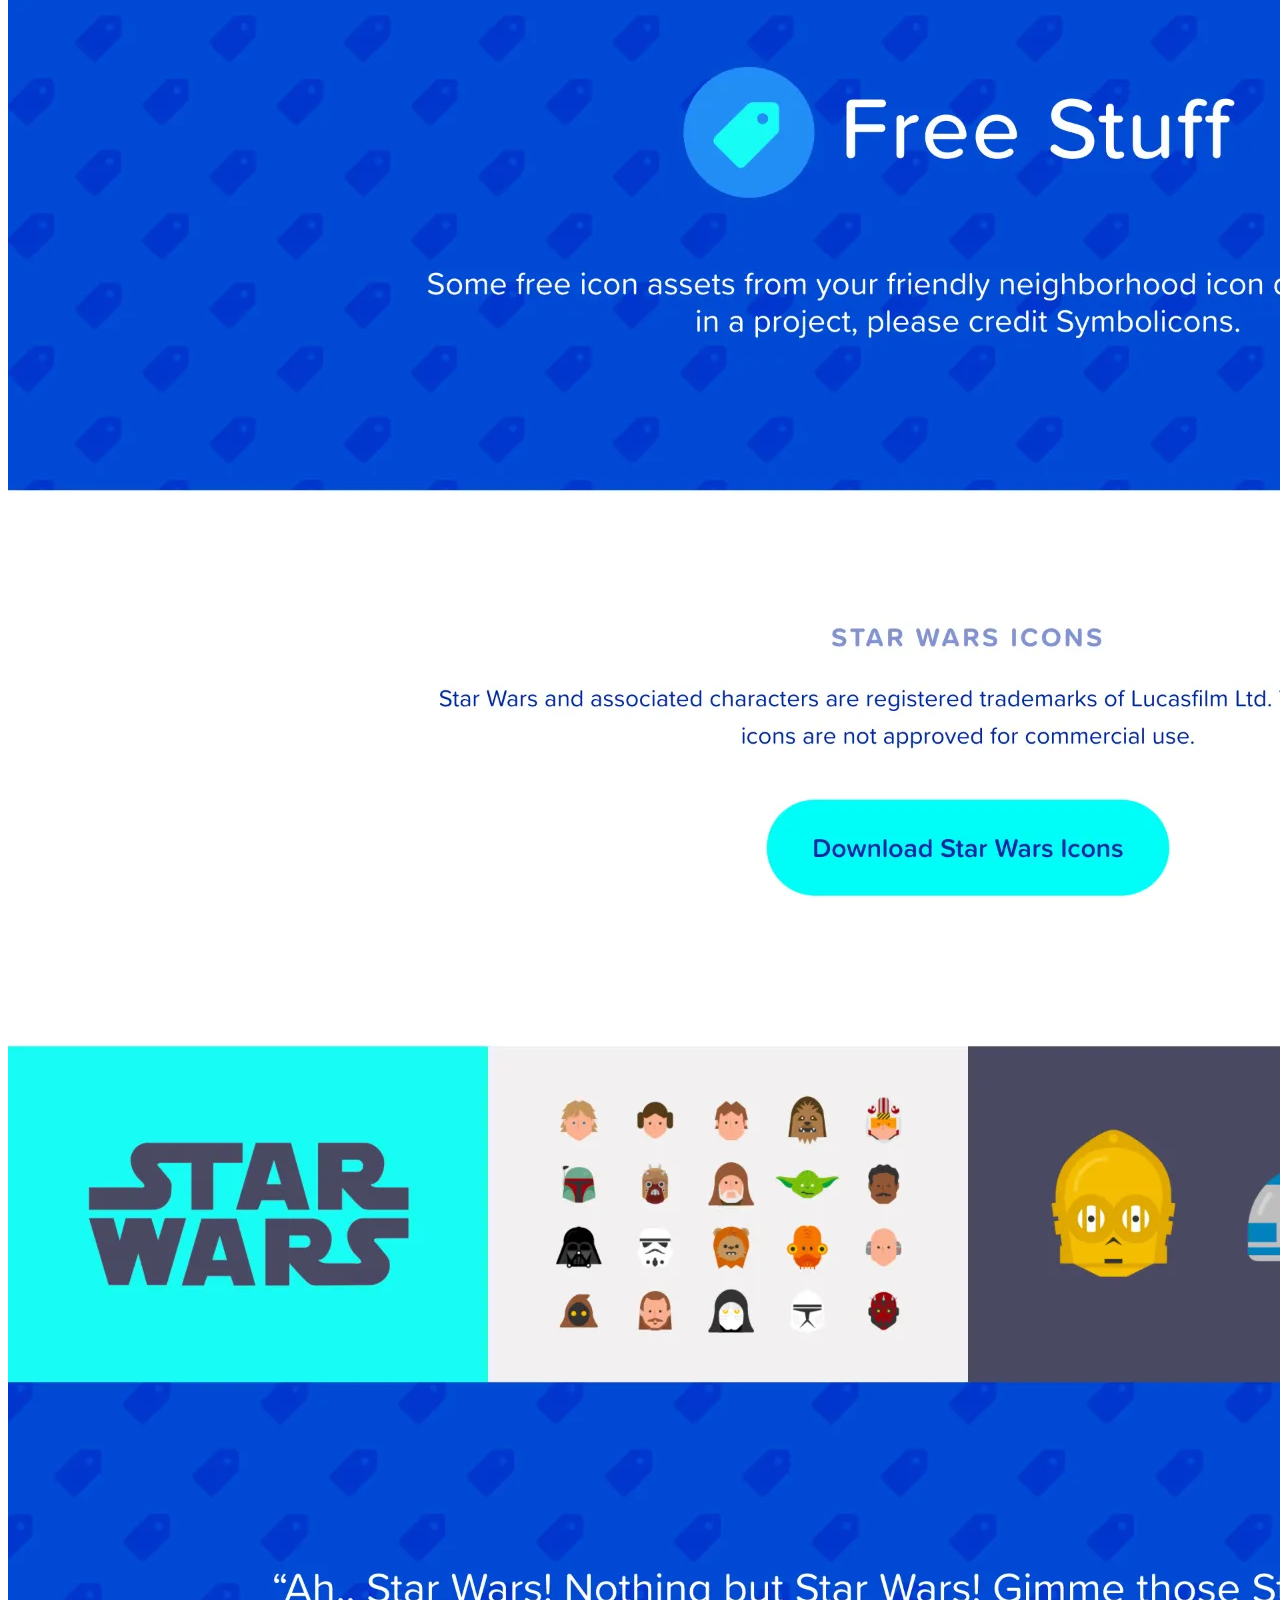
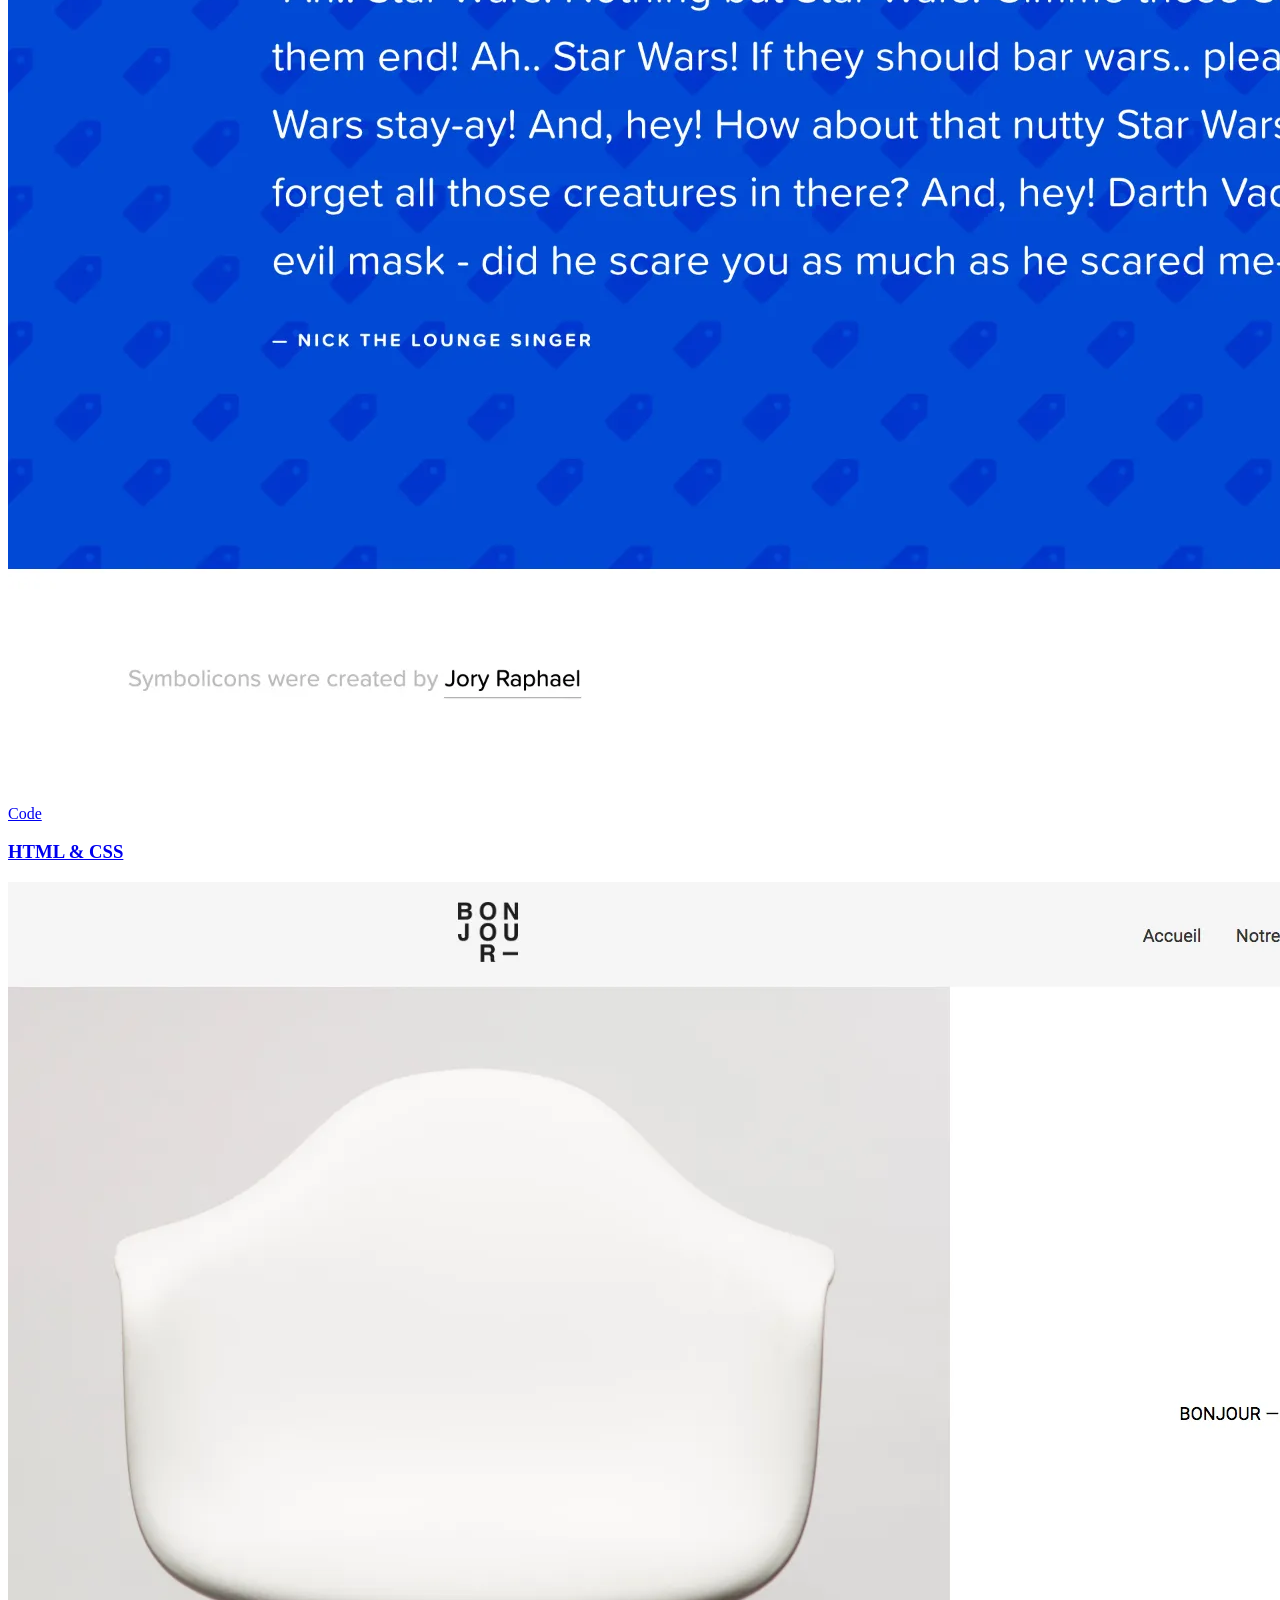
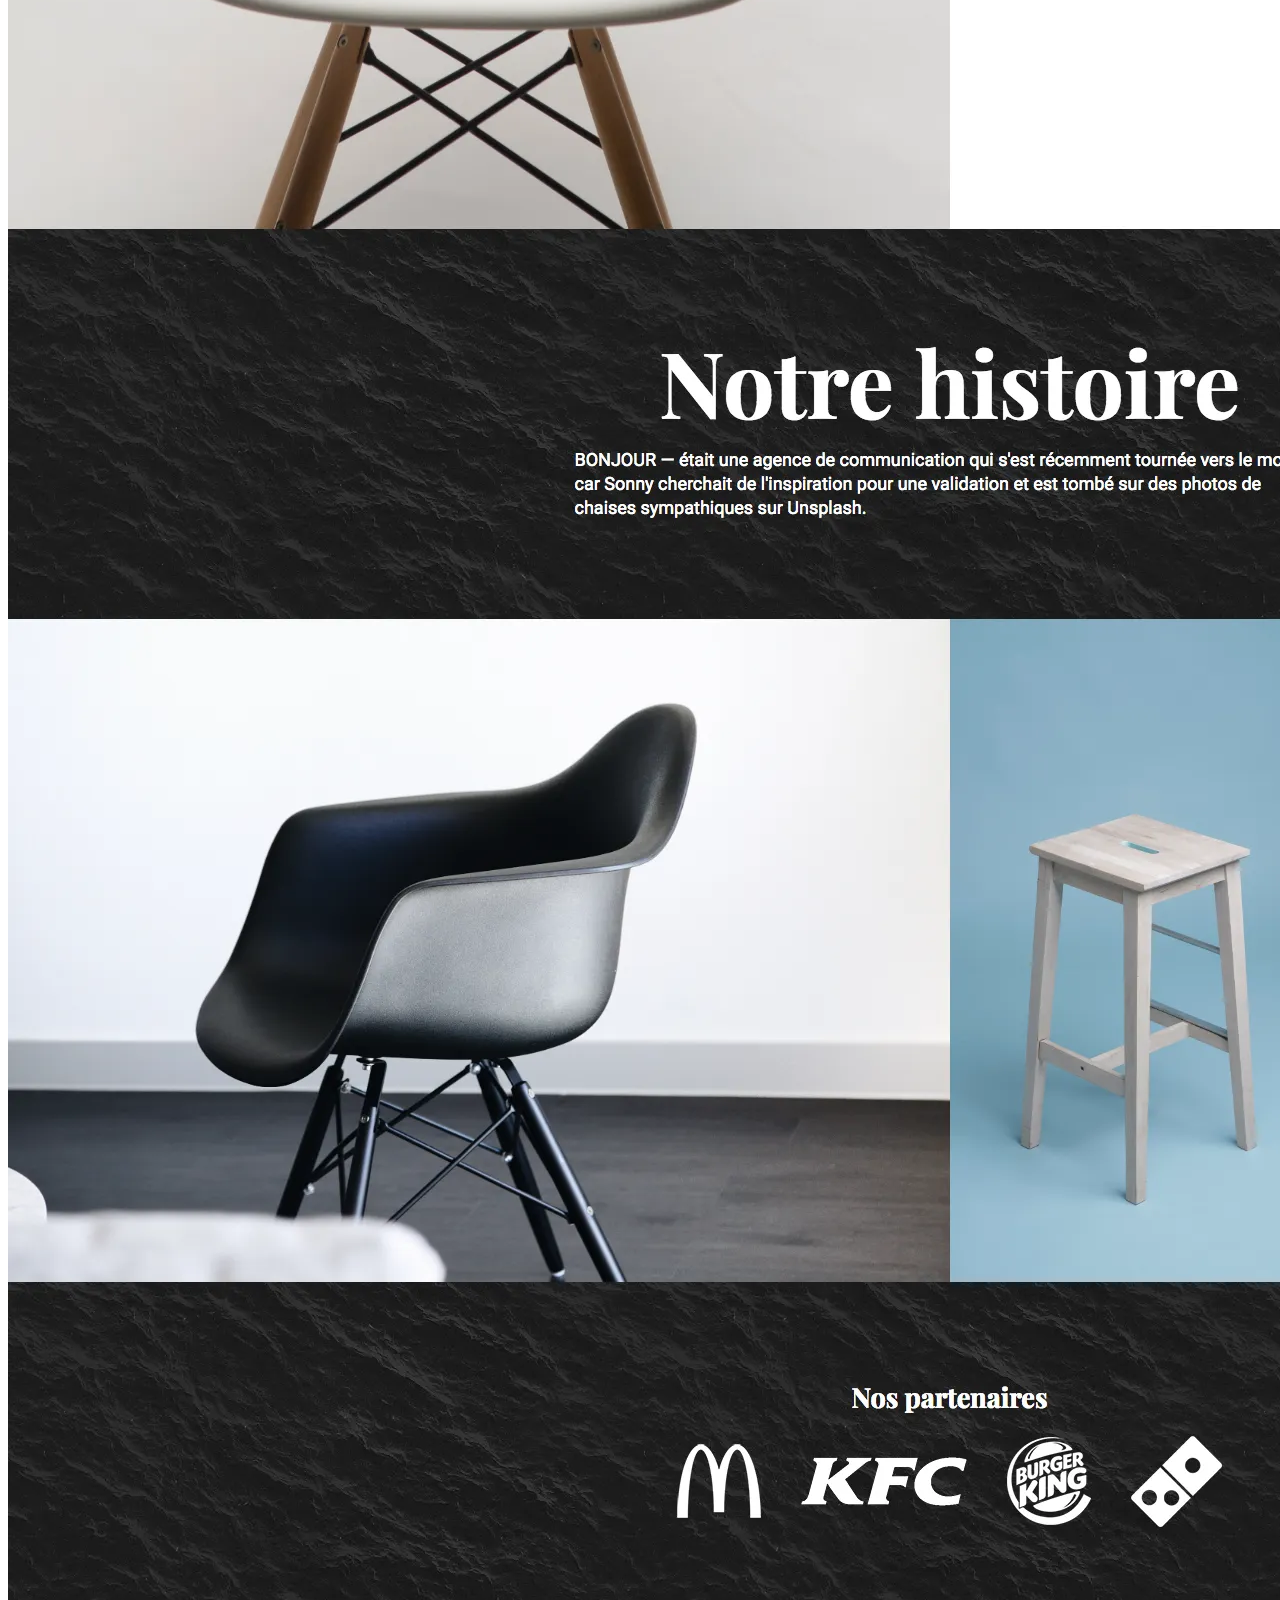
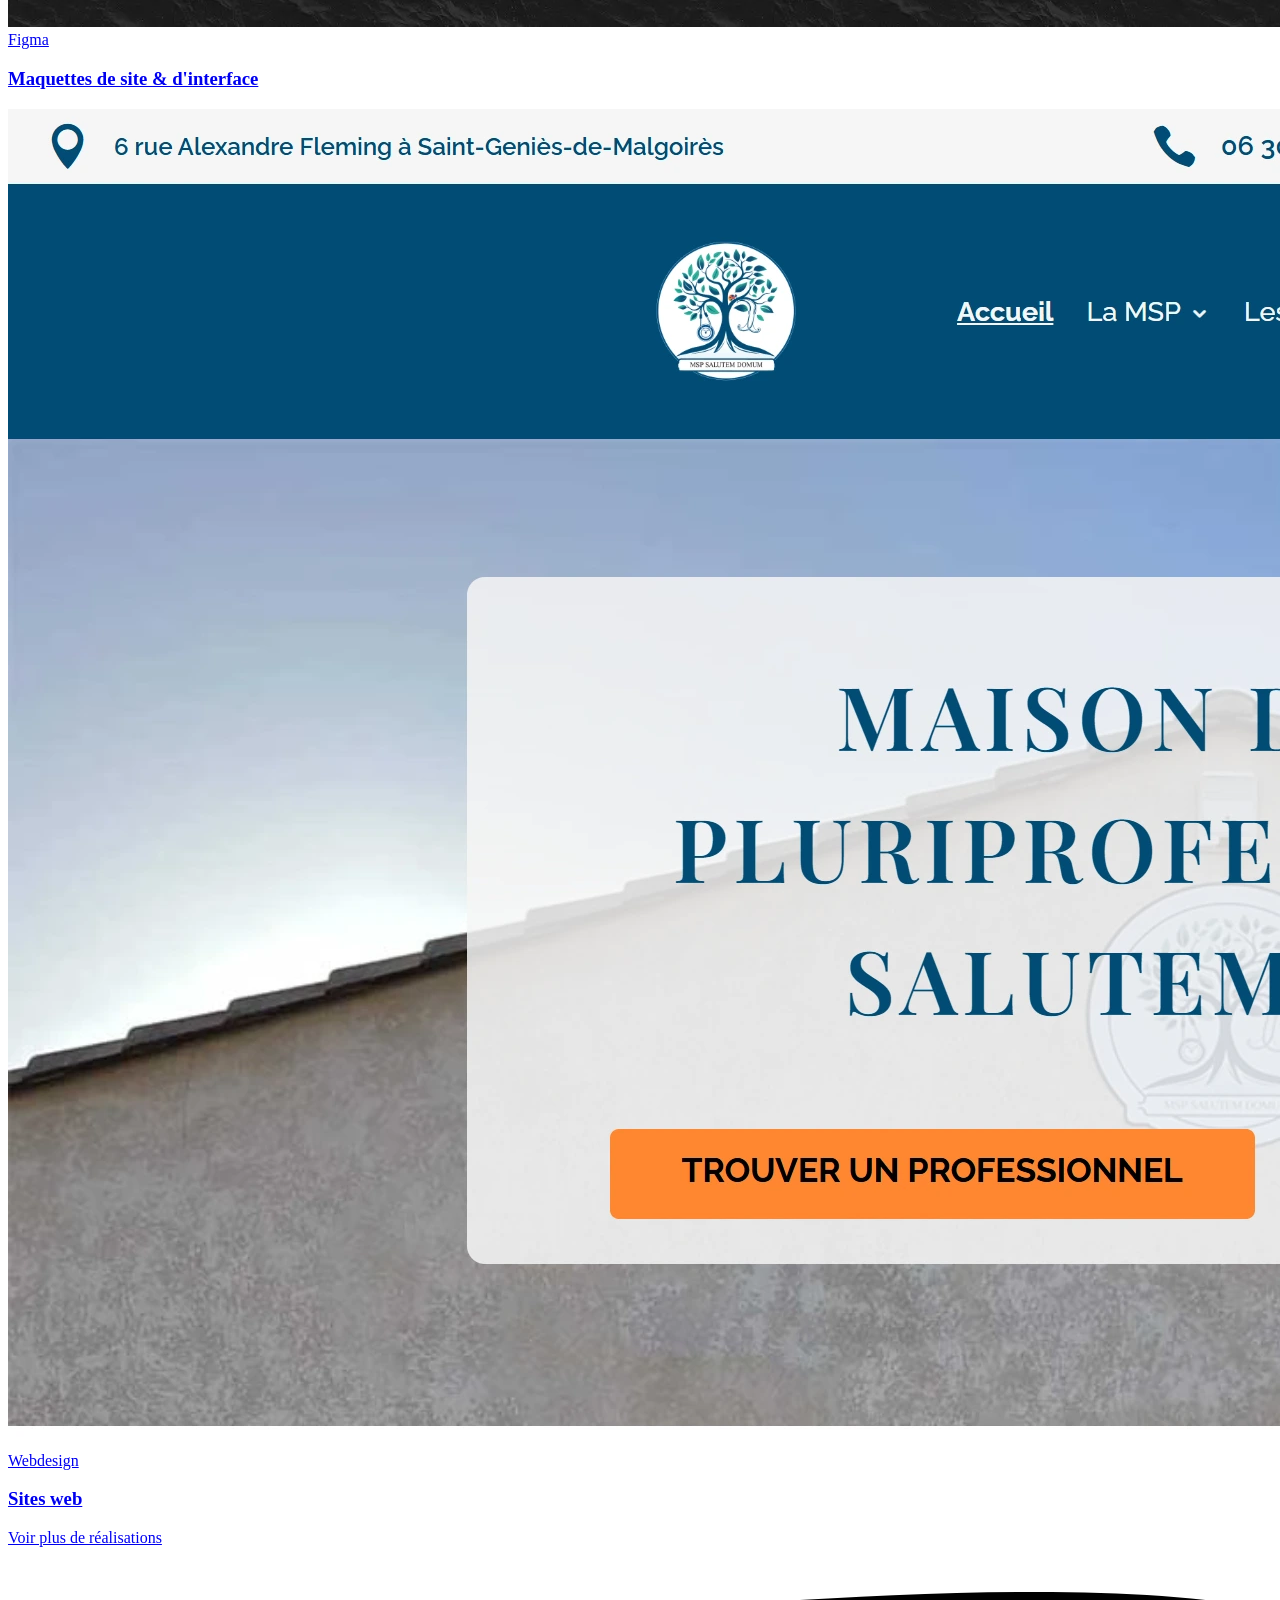
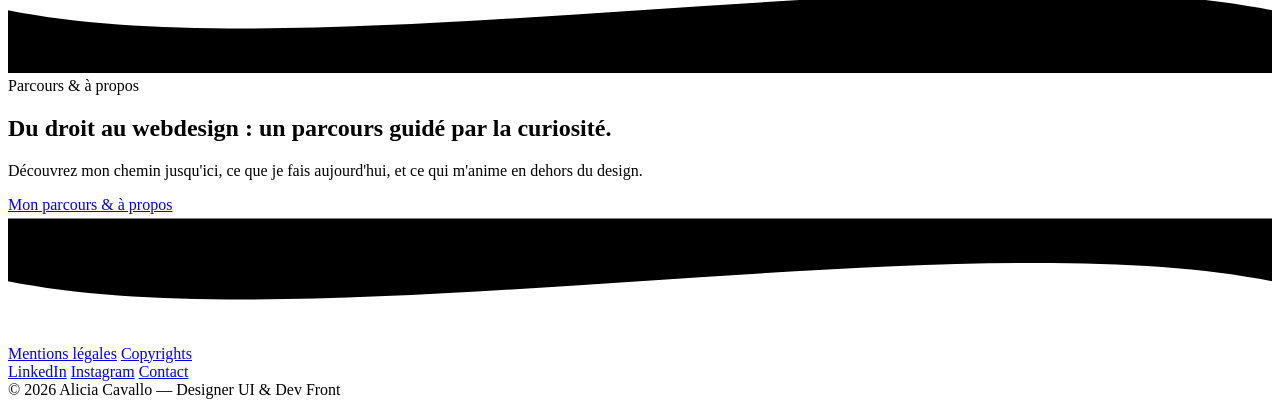
==== commit 92b78d6f: "Update index.html" ====
--- a/index.html
+++ b/index.html
@@ -6,204 +6,10 @@
 <title>Portfolio d'Alicia Cavallo</title>
 <link rel="preconnect" href="https://fonts.googleapis.com">
 <link href="https://fonts.googleapis.com/css2?family=Baloo+2:wght@500;600;700;800&family=Work+Sans:wght@400;500;600&family=Space+Mono:wght@400;700&display=swap" rel="stylesheet">
-
-<style>
-
-:root{
-  --bg:            #FFF4EC;
-  --bg-alt:        #FFE7D8;
-  --card:          #FFFDF9;
-  --coral:         #FF6B47;
-  --coral-deep:    #E24A28;
-  --coral-soft:    #FFC9B0;
-  --teal:          #2E6F68;
-  --teal-soft:     #CFE7E2;
-  --ink:           #3B2216;
-  --ink-soft:      #7A5C4C;
-
-  --display: 'Baloo 2', sans-serif;
-  --body:    'Work Sans', sans-serif;
-  --mono:    'Space Mono', monospace;
-
-  --radius-lg: 40px;
-  --radius-md: 24px;
-  --container: 1120px;
-}
-*{ box-sizing:border-box; margin:0; padding:0; }
-html{ scroll-behavior:smooth; }
-body{ background:var(--bg); color:var(--ink); font-family:var(--body); line-height:1.55; overflow-x:hidden; }
-body::before{
-  content:""; position:fixed; inset:0; pointer-events:none; z-index:9000; opacity:.05; mix-blend-mode:multiply;
-  background-image:url("data:image/svg+xml;utf8,<svg xmlns='http://www.w3.org/2000/svg' width='120' height='120'><filter id='n'><feTurbulence type='fractalNoise' baseFrequency='0.9' numOctaves='2' stitchTiles='stitch'/></filter><rect width='100%25' height='100%25' filter='url(%23n)'/></svg>");
-}
-a{ color:inherit; text-decoration:none; }
-img{ max-width:100%; display:block; }
-section{ position:relative; }
-.wrap{ max-width:var(--container); margin:0 auto; padding:0 32px; }
-h1,h2,h3,h4{ font-family:var(--display); font-weight:700; line-height:1.08; letter-spacing:-.01em; }
-.eyebrow{ font-family:var(--mono); font-size:.72rem; letter-spacing:.14em; text-transform:uppercase; color:var(--coral-deep); font-weight:700; margin-bottom:14px; display:inline-block; }
-@media (prefers-reduced-motion: reduce){ *{ animation-duration:.001ms !important; animation-iteration-count:1 !important; transition-duration:.001ms !important; scroll-behavior:auto !important; } }
-
-/* signature bulles */
-.bubble{
-  position:absolute; border-radius:50%; pointer-events:none;
-  background:
-    radial-gradient(circle at 30% 28%, rgba(255,255,255,.9), rgba(255,255,255,0) 40%),
-    radial-gradient(circle at 68% 72%, rgba(255,255,255,.35), rgba(255,255,255,0) 45%),
-    linear-gradient(135deg, rgba(255,107,71,.55), rgba(46,111,104,.35));
-  box-shadow: inset 0 0 20px rgba(255,255,255,.4), 0 12px 30px rgba(226,74,40,.12);
-  animation: drift 9s ease-in-out infinite;
-}
-.bubble.alt{ background:radial-gradient(circle at 32% 30%, rgba(255,255,255,.95), rgba(255,255,255,0) 38%), linear-gradient(135deg, rgba(255,201,176,.8), rgba(255,107,71,.25)); }
-@keyframes drift{ 0%,100%{ transform:translateY(0) translateX(0) scale(1); } 50%{ transform:translateY(-18px) translateX(10px) scale(1.03); } }
-
-/* nav */
-header{ position:sticky; top:0; z-index:500; backdrop-filter:blur(10px); background:rgba(255,244,236,.86); border-bottom:1px solid rgba(59,34,22,.08); }
-nav.wrap{ display:flex; align-items:center; justify-content:space-between; padding-top:16px; padding-bottom:16px; gap:20px; }
-.logo{ font-family:var(--display); font-weight:800; font-size:1.15rem; color:var(--ink); display:flex; align-items:center; gap:10px; }
-.logo img{ width:42px; height:42px; border-radius:50%; object-fit:cover; border:2px solid var(--coral-soft); }
-.navlinks{ display:flex; gap:28px; font-weight:600; font-size:.94rem; }
-.navlinks a{ position:relative; padding:4px 0; }
-.navlinks a::after{ content:""; position:absolute; left:0; bottom:-2px; width:0; height:2px; background:var(--coral); transition:width .25s ease; }
-.navlinks a:hover::after, .navlinks a.active::after{ width:100%; }
-.navlinks a.active{ color:var(--coral-deep); }
-a:focus-visible, button:focus-visible{ outline:3px solid var(--teal); outline-offset:3px; border-radius:4px; }
-.nav-toggle{ display:none; }
-
-/* boutons */
-.btn{ font-family:var(--body); font-weight:600; font-size:.94rem; padding:13px 24px; border-radius:999px; border:2px solid transparent; display:inline-flex; align-items:center; gap:8px; cursor:pointer; transition:transform .2s ease, box-shadow .2s ease; }
-.btn-primary{ background:var(--coral); color:#fff; box-shadow:0 10px 24px rgba(226,74,40,.28); }
-.btn-primary:hover{ transform:translateY(-2px); box-shadow:0 14px 28px rgba(226,74,40,.36); }
-.btn-ghost{ border-color:var(--ink); color:var(--ink); }
-.btn-ghost:hover{ transform:translateY(-2px); background:var(--ink); color:var(--bg); }
-
-/* section head */
-.section-head{ max-width:640px; margin-bottom:48px; }
-.section-head h1, .section-head h2{ font-size:clamp(2rem, 3.8vw, 2.9rem); }
-.section-head p{ margin-top:14px; color:var(--ink-soft); font-size:1.05rem; }
-
-/* petit hero (pages secondaires) */
-.pagehero{ padding:64px 0 20px; }
-.pagehero .eyebrow{ margin-bottom:10px; }
-.pagehero h1{ font-size:clamp(2.4rem, 5vw, 3.6rem); }
-.pagehero p{ margin-top:14px; max-width:60ch; color:var(--ink-soft); font-size:1.08rem; }
-
-/* divider vague */
-.divider{ height:100px; position:relative; }
-.divider svg{ position:absolute; inset:0; width:100%; height:100%; }
-
-/* footer */
-footer.sitefooter{ background:var(--ink); color:rgba(255,244,236,.75); padding:56px 0 32px; margin-top:60px; }
-footer.sitefooter .wrap{ display:flex; flex-wrap:wrap; justify-content:space-between; align-items:center; gap:24px; }
-footer.sitefooter .footlinks{ display:flex; gap:20px; font-family:var(--mono); font-size:.78rem; }
-footer.sitefooter .footlinks a:hover{ color:#fff; }
-footer.sitefooter .social{ display:flex; gap:16px; }
-footer.sitefooter .social a{ color:rgba(255,244,236,.7); }
-footer.sitefooter .social a:hover{ color:var(--coral-soft); }
-footer.sitefooter .copy{ width:100%; text-align:center; font-family:var(--mono); font-size:.72rem; color:rgba(255,244,236,.35); margin-top:24px; }
-
-.reveal{ opacity:0; transform:translateY(26px); transition:opacity .7s ease, transform .7s ease; }
-.reveal.in{ opacity:1; transform:translateY(0); }
-
-@media (max-width:900px){
-  .navlinks{ display:none; }
-}
-
-
-.hero{ min-height:80vh; display:flex; align-items:center; padding:70px 0 50px; overflow:hidden; }
-.hero .wrap{ display:grid; grid-template-columns:1.15fr .85fr; gap:40px; align-items:center; }
-.hero h1{ font-size:clamp(2.4rem, 5.2vw, 4.2rem); }
-.hero h1 em{ font-style:normal; background:linear-gradient(100deg, var(--coral-deep), var(--coral) 60%); -webkit-background-clip:text; background-clip:text; color:transparent; }
-.hero p.lead{ margin-top:20px; max-width:46ch; font-size:1.12rem; color:var(--ink-soft); }
-.hero-cta{ margin-top:30px; display:flex; gap:14px; flex-wrap:wrap; }
-.hero-visual{ position:relative; height:360px; }
-
-/* petites annonces */
-#annonces{ background:var(--bg-alt); padding:80px 0; }
-.annonce-grid{ display:grid; grid-template-columns:repeat(auto-fit, minmax(280px,1fr)); gap:24px; margin-top:8px; }
-.annonce-card{ background:var(--card); border-radius:var(--radius-md); padding:28px; border-left:5px solid var(--coral); box-shadow:0 14px 30px rgba(59,34,22,.06); position:relative; }
-.annonce-card h3{ font-size:1.15rem; margin-bottom:8px; color:var(--ink); }
-.annonce-card p{ color:var(--ink-soft); font-size:.96rem; }
-.annonce-card strong{ color:var(--coral-deep); }
-.annonce-card.dispo{ border-left-color:var(--teal); }
-.annonces-cta{ margin-top:32px; text-align:center; }
-
-/* projets en accueil */
-#projets-accueil{ padding:90px 0; }
-.projects-preview{ display:grid; grid-template-columns:repeat(3,1fr); gap:26px; }
-@media (max-width:900px){ .projects-preview{ grid-template-columns:repeat(2,1fr); } }
-@media (max-width:560px){ .projects-preview{ grid-template-columns:1fr; } }
-.pp-card{ border-radius:var(--radius-md); overflow:hidden; background:var(--card); box-shadow:0 16px 34px rgba(59,34,22,.08); transition:transform .25s ease; position:relative; }
-.pp-card:hover{ transform:translateY(-6px); }
-.pp-card .pp-img{ aspect-ratio:4/3; overflow:hidden; position:relative; }
-.pp-card .pp-img img{ width:100%; height:100%; object-fit:cover; }
-.pp-card .pp-body{ padding:18px 20px 22px; }
-.pp-card .pp-body span{ font-family:var(--mono); font-size:.7rem; text-transform:uppercase; letter-spacing:.08em; color:var(--coral-deep); }
-.pp-card .pp-body h3{ font-size:1.1rem; margin-top:6px; }
-.projets-cta{ margin-top:40px; text-align:center; }
-
-/* teaser parcours — même traitement que le coin des petites annonces */
-#teaser-parcours{ background:var(--bg-alt); padding:80px 0; }
-.parcours-card{ background:var(--card); border-radius:var(--radius-md); padding:40px 44px; border-left:5px solid var(--teal); box-shadow:0 14px 30px rgba(59,34,22,.06); display:flex; flex-wrap:wrap; align-items:center; justify-content:space-between; gap:28px; }
-.parcours-card .txt{ max-width:560px; }
-.parcours-card h2{ font-size:clamp(1.6rem,3vw,2.2rem); color:var(--ink); }
-.parcours-card p{ margin-top:12px; color:var(--ink-soft); font-size:1rem; }
-
-@media (max-width:900px){
-  .hero .wrap{ grid-template-columns:1fr; }
-  .hero-visual{ height:240px; order:-1; }
-  .projects-preview{ grid-template-columns:1fr; }
-}
-
-
-/* ============================================================
-   BURGER MENU MOBILE
-   ============================================================ */
-.burger{
-  display:none; position:relative; z-index:960;
-  flex-direction:column; justify-content:space-between;
-  width:28px; height:20px; background:none; border:none; padding:0; cursor:pointer;
-}
-.burger span{ display:block; width:100%; height:2.5px; border-radius:2px; background:var(--ink); transition:transform .25s ease, opacity .25s ease; }
-.burger.open span:nth-child(1){ transform:translateY(8.5px) rotate(45deg); }
-.burger.open span:nth-child(2){ opacity:0; }
-.burger.open span:nth-child(3){ transform:translateY(-8.5px) rotate(-45deg); }
-
-.mobile-menu-overlay{
-  position:fixed; inset:0; background:rgba(59,34,22,.55); z-index:900;
-  opacity:0; pointer-events:none; transition:opacity .25s ease;
-}
-.mobile-menu-overlay.open{ opacity:1; pointer-events:auto; }
-
-.mobile-menu{
-  position:fixed; top:0; right:0; height:100%; width:min(78vw, 320px);
-  background:var(--bg); z-index:950; box-shadow:-14px 0 40px rgba(59,34,22,.18);
-  transform:translateX(100%); transition:transform .3s ease;
-  display:flex; flex-direction:column; gap:26px; padding:84px 34px 40px;
-}
-.mobile-menu.open{ transform:translateX(0); }
-.mobile-menu a{ font-family:var(--display); font-size:1.3rem; font-weight:600; color:var(--ink); padding:4px 0; }
-.mobile-menu a.active{ color:var(--coral-deep); }
-.mobile-menu-close{
-  position:absolute; top:22px; right:22px; background:none; border:none;
-  font-size:1.9rem; line-height:1; color:var(--ink); cursor:pointer;
-}
-.mobile-menu-close:hover{ color:var(--coral-deep); }
-
-@media (max-width:900px){
-  .navlinks{ display:none; }
-  .burger{ display:flex; }
-}
-@media (min-width:901px){
-  .mobile-menu, .mobile-menu-overlay{ display:none; }
-}
-
-/* wrapper resserré sur petit mobile */
-@media (max-width:480px){
-  .wrap{ padding:0 20px; }
-}
-
-</style>
+<link rel="icon" href="assets/icon/favicon.ico" sizes="32x32" />
+<link rel="icon" href="assets/icon/icon.svg" type="image/svg+xml" />
+<link rel="apple-touch-icon" href="assets/icon/apple-touch-icon.png" />
+<link rel="stylesheet" href="css/style.css">
 </head>
 <body>
 <header>
@@ -304,7 +110,7 @@
         <div class="pp-img"><img src="assets/img/figmabonjour-desk.webp" alt="Maquette Figma Bonjour."></div>
         <div class="pp-body"><span>Figma</span><h3>Maquettes de site &amp; d'interface</h3></div>
       </a>
-      <a class="pp-card reveal" href="assets/pages/projets.html#web">
+      <a class="pp-card reveal" href="assets/pages/projets.html#webdesign">
         <div class="pp-img"><img src="assets/img/site-web-msp.webp" alt="Extrait de la page d'accueil du site de la Maison de Santé Pluriprofessionnelle"></div>
         <div class="pp-body"><span>Webdesign</span><h3>Sites web</h3></div>
       </a>
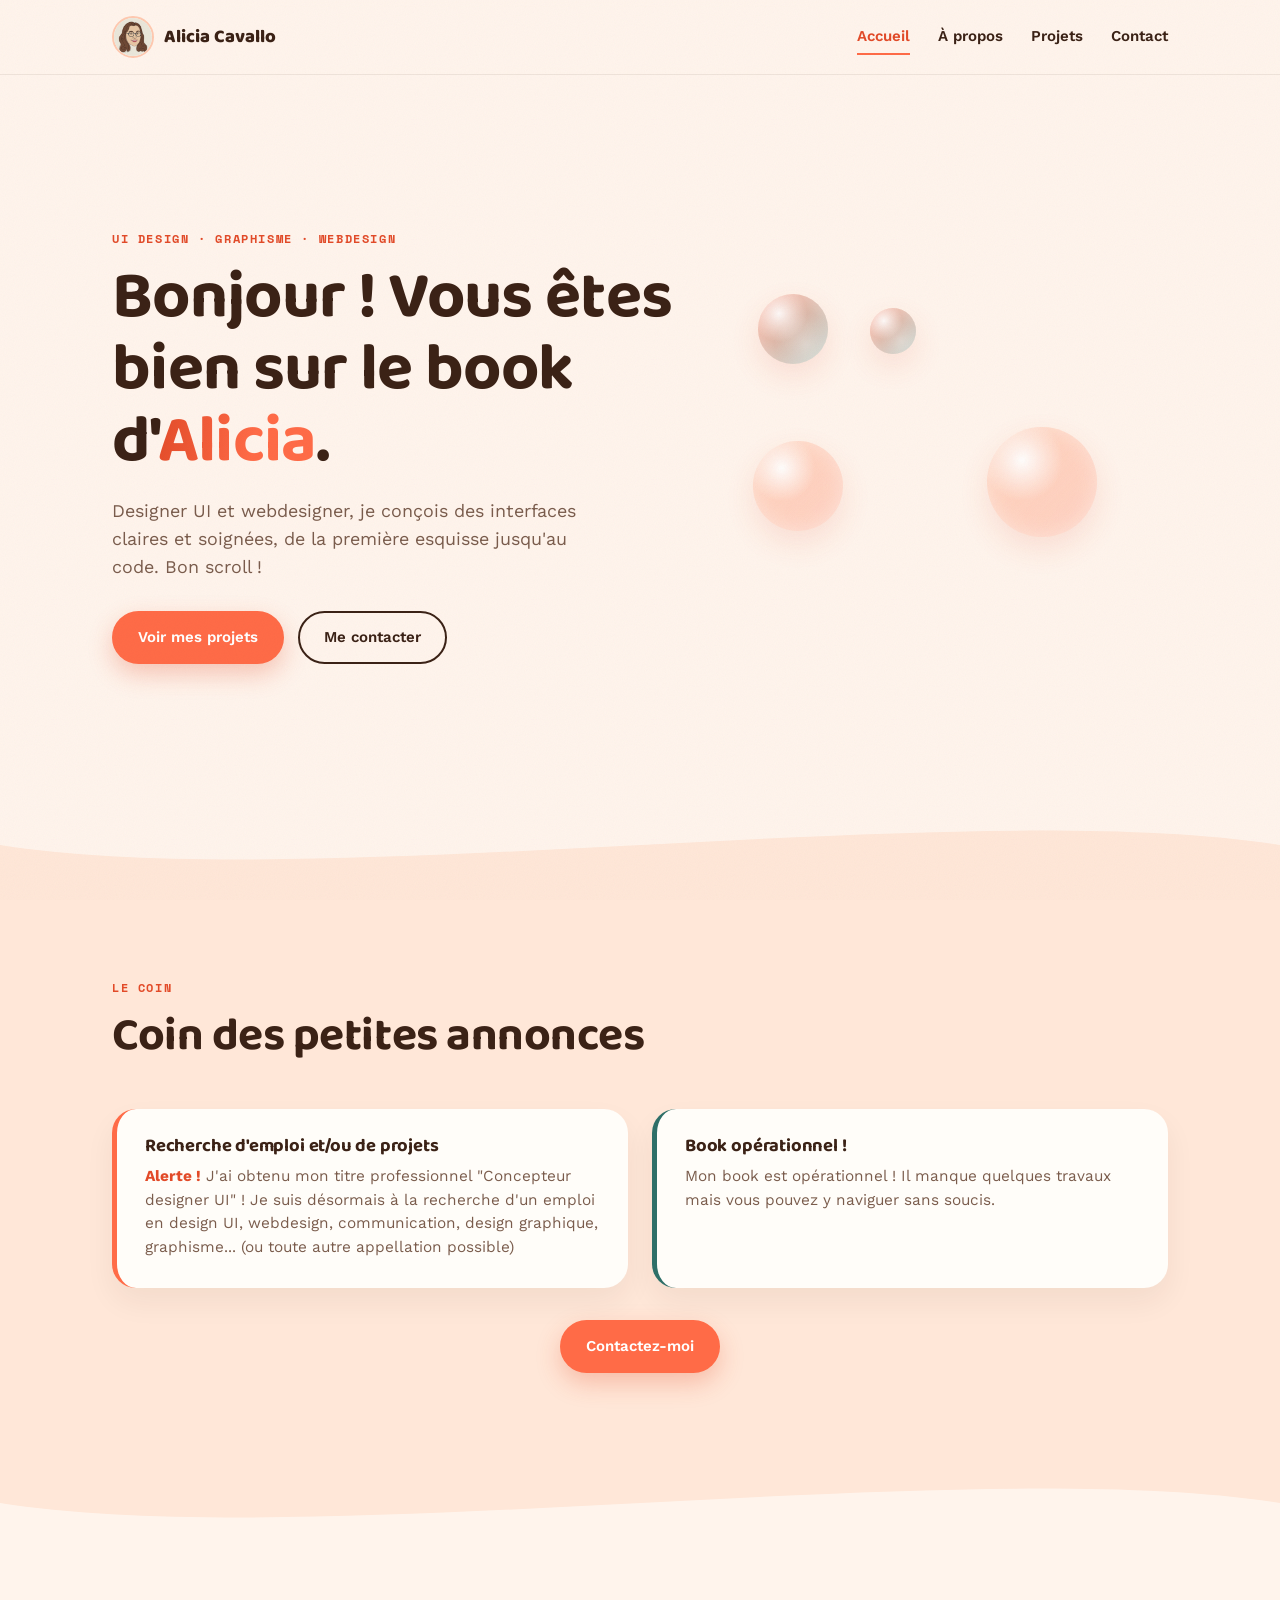
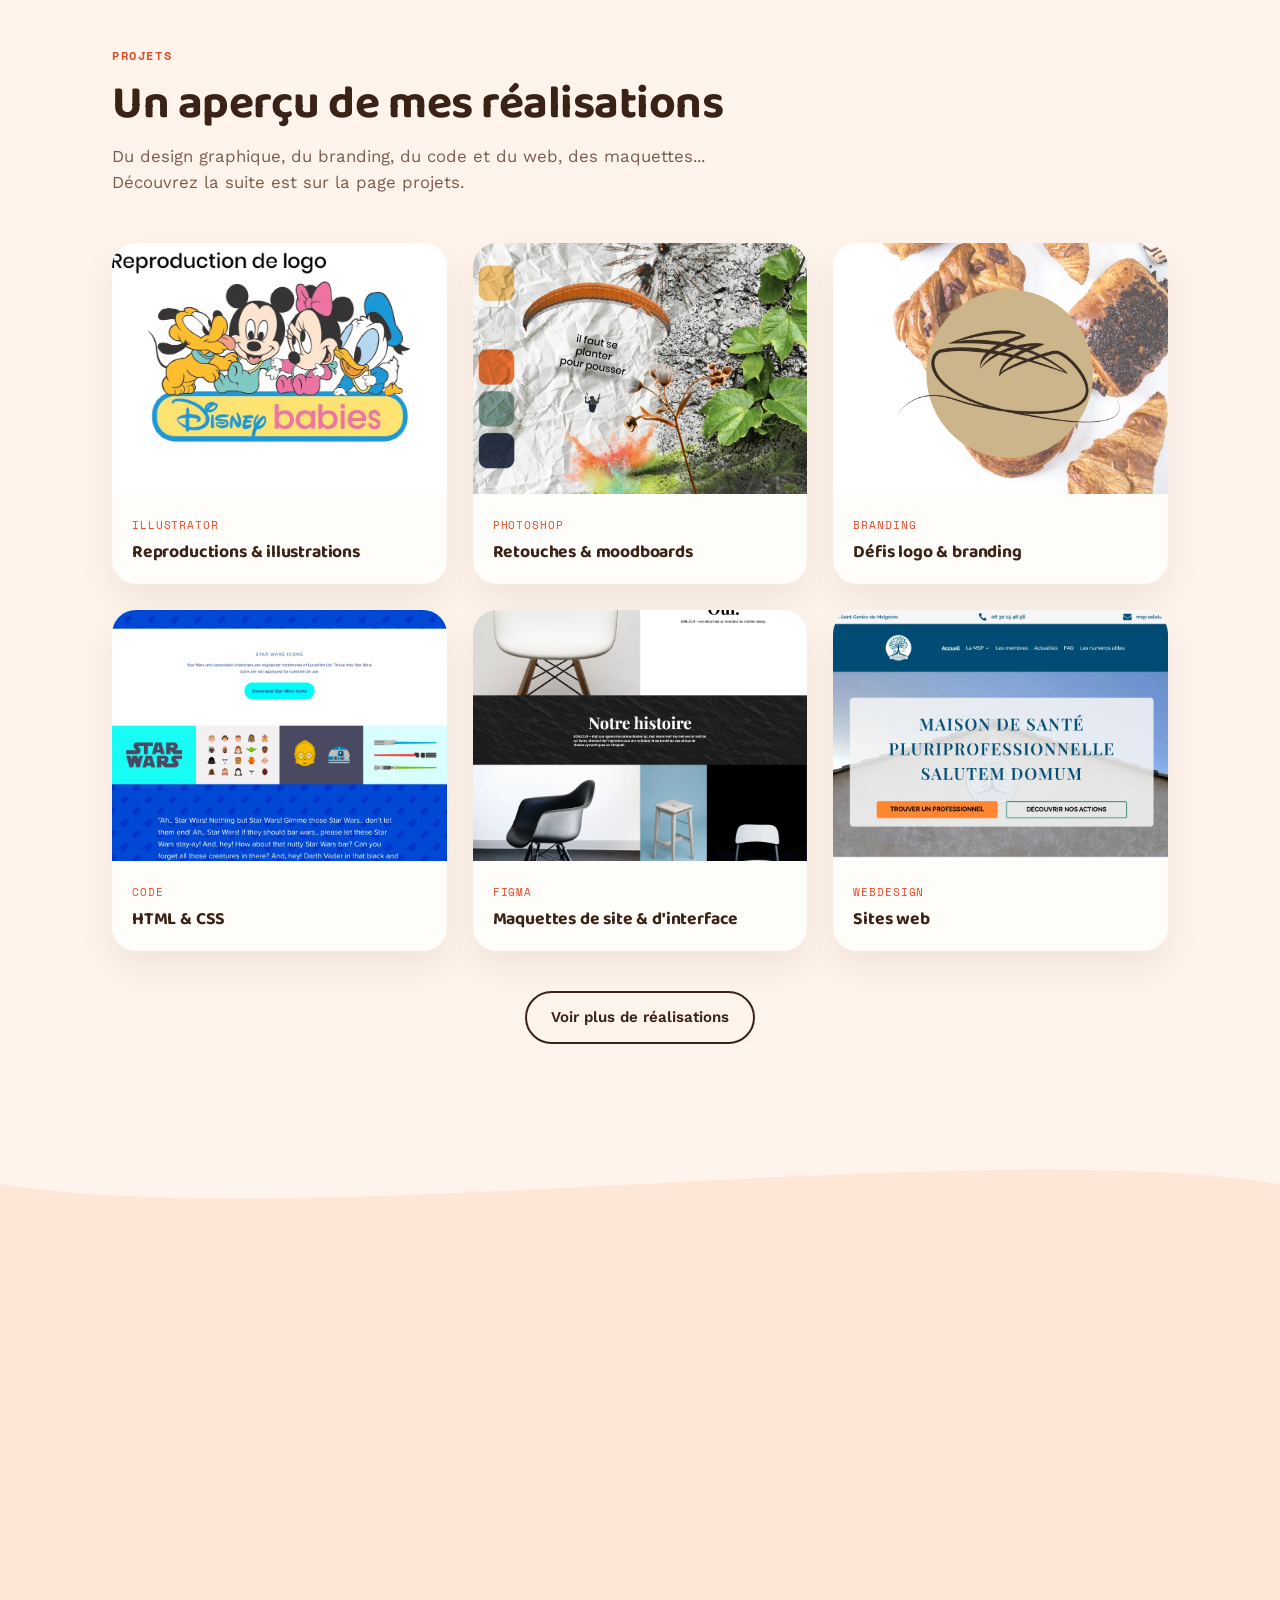
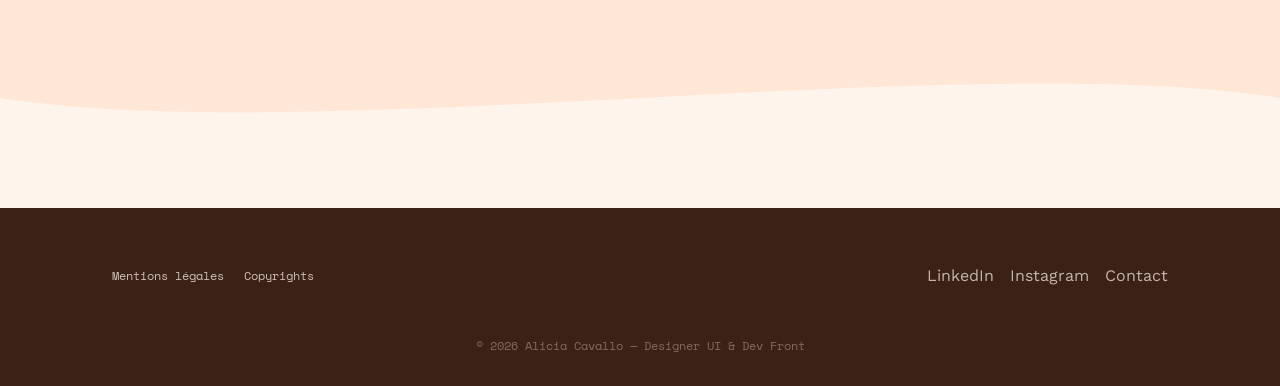
==== commit 20584411: "Update index.html" ====
--- a/index.html
+++ b/index.html
@@ -39,9 +39,9 @@
 <section class="hero">
   <div class="wrap">
     <div>
-      <span class="eyebrow">UI Design · Développement Front · Webdesign</span>
+      <span class="eyebrow">UI Design · Graphisme · Webdesign</span>
       <h1>Bonjour ! Vous êtes bien sur le book d'<em>Alicia</em>.</h1>
-      <p class="lead">Designer UI et développeuse front, je conçois des interfaces claires et soignées — de la première esquisse jusqu'au code. Bon scroll !</p>
+      <p class="lead">Designer UI et webdesigner, je conçois des interfaces claires et soignées, de la première esquisse jusqu'au code. Bon scroll !</p>
       <div class="hero-cta">
         <a href="assets/pages/projets.html" class="btn btn-primary">Voir mes projets</a>
         <a href="assets/pages/contact.html" class="btn btn-ghost">Me contacter</a>
@@ -67,11 +67,11 @@
     <div class="annonce-grid">
       <div class="annonce-card reveal">
         <h3>Recherche d'emploi et/ou de projets</h3>
-        <p><strong>Alerte !</strong> J'ai obtenu mon titre professionnel "Concepteur designer UI" ! Je suis désormais à la recherche d'un emploi en design UI, webdesign, communication (ou toute autre appellation possible)</p>
+        <p><strong>Alerte !</strong> J'ai obtenu mon titre professionnel "Concepteur designer UI" ! Je suis désormais à la recherche d'un emploi en design UI, webdesign, communication, design graphique, graphisme... (ou toute autre appellation possible)</p>
       </div>
       <div class="annonce-card dispo reveal">
-        <h3>Book en cours de mise à jour</h3>
-        <p>Ce book fusionne mon ancienne et ma nouvelle identité visuelle. Encore quelques ajustements à venir !</p>
+        <h3>Book opérationnel !</h3>
+        <p>Mon book est opérationnel ! Il manque quelques travaux mais vous pouvez y naviguer sans soucis.</p>
       </div>
     </div>
     <div class="annonces-cta reveal">
@@ -87,7 +87,7 @@
     <div class="section-head reveal">
       <span class="eyebrow">Projets</span>
       <h2>Un aperçu de mes réalisations</h2>
-      <p>Du design graphique, du branding, du code, des maquettes... Un aperçu — la suite est sur la page projets.</p>
+      <p>Du design graphique, du branding, du code et du web, des maquettes... Découvrez la suite est sur la page projets.</p>
     </div>
     <div class="projects-preview">
       <a class="pp-card reveal" href="assets/pages/projets.html#illustrator">
--- a/css/style.css
+++ b/css/style.css
@@ -0,0 +1,568 @@
+  :root{
+    --bg:            #FFF4EC;
+    --bg-alt:        #FFE7D8;
+    --card:          #FFFDF9;
+    --coral:         #FF6B47;
+    --coral-deep:    #E24A28;
+    --coral-soft:    #FFC9B0;
+    --teal:          #2E6F68;
+    --teal-soft:     #CFE7E2;
+    --ink:           #3B2216;
+    --ink-soft:      #7A5C4C;
+
+    --display: 'Baloo 2', sans-serif;
+    --body:    'Work Sans', sans-serif;
+    --mono:    'Space Mono', monospace;
+
+    --radius-lg: 40px;
+    --radius-md: 24px;
+    --container: 1120px;
+  }
+  *{box-sizing:border-box; 
+    margin:0; 
+    padding:0; 
+  }
+  html{
+    scroll-behavior:smooth; 
+  }
+body{
+  background:var(--bg); 
+  color:var(--ink); 
+  font-family:var(--body); 
+  line-height:1.55; 
+  overflow-x:hidden; 
+  }
+body::before{
+  content:""; 
+  position:fixed; 
+  inset:0; 
+  pointer-events:none; 
+  z-index:9000; 
+  opacity:.05; 
+  mix-blend-mode:multiply;
+  background-image:url("data:image/svg+xml;utf8,<svg xmlns='http://www.w3.org/2000/svg' width='120' height='120'><filter id='n'><feTurbulence type='fractalNoise' baseFrequency='0.9' numOctaves='2' stitchTiles='stitch'/></filter><rect width='100%25' height='100%25' filter='url(%23n)'/></svg>");
+  }
+a{
+  color:inherit; 
+  text-decoration:none;
+  }
+img{
+  max-width:100%; 
+  display:block;
+  }
+section{
+  position:relative;
+  }
+.wrap{
+  max-width:var(--container); 
+  margin:0 auto; 
+  padding:0 32px;
+  }
+h1,h2,h3,h4{
+  font-family:var(--display); 
+  font-weight:700; 
+  line-height:1.08; 
+  letter-spacing:-.01em; 
+  }
+.eyebrow{ 
+  font-family:var(--mono); 
+  font-size:.72rem; 
+  letter-spacing:.14em; 
+  text-transform:uppercase; 
+  color:var(--coral-deep); 
+  font-weight:700; 
+  margin-bottom:14px; 
+  display:inline-block; 
+  }
+@media (prefers-reduced-motion: reduce){
+  *{ animation-duration:.001ms !important; 
+    animation-iteration-count:1 !important; 
+    transition-duration:.001ms !important; 
+    scroll-behavior:auto !important; } 
+  }
+
+.bubble{
+  position:absolute; 
+  border-radius:50%; 
+  pointer-events:none;
+  background:
+    radial-gradient(circle at 30% 28%, rgba(255,255,255,.9), rgba(255,255,255,0) 40%),
+    radial-gradient(circle at 68% 72%, rgba(255,255,255,.35), rgba(255,255,255,0) 45%),
+    linear-gradient(135deg, rgba(255,107,71,.55), rgba(46,111,104,.35));
+  box-shadow: inset 0 0 20px rgba(255,255,255,.4), 0 12px 30px rgba(226,74,40,.12);
+  animation: drift 9s ease-in-out infinite;
+  }
+.bubble.alt{
+  background:radial-gradient(circle at 32% 30%, rgba(255,255,255,.95), rgba(255,255,255,0) 38%), linear-gradient(135deg, rgba(255,201,176,.8), rgba(255,107,71,.25));
+  }
+@keyframes drift{
+  0%,100%{ transform:translateY(0) translateX(0) scale(1); } 50%{ transform:translateY(-18px) translateX(10px) scale(1.03); } 
+  }
+
+/* navigation */
+header{
+  position:sticky; 
+  top:0; 
+  z-index:500; 
+  backdrop-filter:blur(10px); 
+  background:rgba(255,244,236,.86); 
+  border-bottom:1px solid rgba(59,34,22,.08);
+  }
+nav.wrap{
+  display:flex; 
+  align-items:center; 
+  justify-content:space-between; 
+  padding-top:16px; 
+  padding-bottom:16px; 
+  gap:20px; 
+  }
+.logo{
+  font-family:var(--display); 
+  font-weight:800; 
+  font-size:1.15rem; 
+  color:var(--ink); 
+  display:flex; 
+  align-items:center; 
+  gap:10px; 
+  }
+.logo img{
+  width:42px; 
+  height:42px; 
+  border-radius:50%; 
+  object-fit:cover; 
+  border:2px solid var(--coral-soft); 
+  }
+.navlinks{
+  display:flex; 
+  gap:28px; 
+  font-weight:600; 
+  font-size:.94rem;
+  }
+.navlinks a{
+  position:relative; 
+  padding:4px 0;
+  }
+.navlinks a::after{ 
+  content:"";
+  position:absolute;
+  left:0; 
+  bottom:-2px; 
+  width:0; 
+  height:2px; 
+  background:var(--coral); 
+  transition:width .25s ease; 
+  }
+.navlinks a:hover::after, .navlinks a.active::after{
+  width:100%;
+  }
+.navlinks a.active{ 
+  color:var(--coral-deep); 
+  }
+a:focus-visible, button:focus-visible{ 
+  outline:3px solid var(--teal); 
+  outline-offset:3px; 
+  border-radius:4px; 
+  }
+.nav-toggle{ 
+  display:none;
+  }
+
+/* boutons */
+.btn{ 
+    font-family:var(--body); 
+    font-weight:600; 
+    font-size:.94rem; 
+    padding:13px 24px; 
+    border-radius:999px; 
+    border:2px solid transparent; 
+    display:inline-flex; 
+    align-items:center; 
+    gap:8px; cursor:pointer; 
+    transition:transform .2s ease, 
+    box-shadow .2s ease; 
+    }
+.btn-primary{ 
+    background:var(--coral); 
+    color:#fff; 
+    box-shadow:0 10px 24px rgba(226,74,40,.28); 
+    }
+.btn-primary:hover{ 
+    transform:translateY(-2px); 
+    box-shadow:0 14px 28px rgba(226,74,40,.36);
+    }
+.btn-ghost{ 
+    border-color:var(--ink); 
+    color:var(--ink); 
+    }
+.btn-ghost:hover{ 
+    transform:translateY(-2px); 
+    background:var(--ink); 
+    color:var(--bg); 
+    }
+
+/* section head */
+.section-head{ 
+    max-width:640px; 
+    margin-bottom:48px; 
+    }
+.section-head h1, .section-head h2{ 
+    font-size:clamp(2rem, 3.8vw, 2.9rem); 
+    }
+.section-head p{ 
+    margin-top:14px; 
+    color:var(--ink-soft); 
+    font-size:1.05rem; 
+    }
+
+/* petit hero (pages secondaires) */
+.pagehero{ 
+    padding:64px 0 20px; 
+    }
+.pagehero .eyebrow{ 
+    margin-bottom:10px; 
+    }
+.pagehero h1{ 
+    font-size:clamp(2.4rem, 5vw, 3.6rem); 
+    }
+.pagehero p{ 
+    margin-top:14px; 
+    max-width:60ch; 
+    color:var(--ink-soft); 
+    font-size:1.08rem; 
+    }
+
+/* divider vague */
+.divider{ 
+    height:100px; 
+    position:relative; 
+    }
+.divider svg{ 
+    position:absolute; 
+    inset:0;
+     width:100%; 
+    height:100%; 
+    }
+
+/* footer */
+footer.sitefooter{ 
+    background:var(--ink); 
+    color:rgba(255,244,236,.75); 
+    padding:56px 0 32px; 
+    margin-top:60px; 
+    }
+footer.sitefooter .wrap{ 
+    display:flex; 
+    flex-wrap:wrap; 
+    justify-content:space-between; 
+    align-items:center; 
+    gap:24px; 
+    }
+footer.sitefooter .footlinks{ 
+    display:flex; 
+    gap:20px; 
+    font-family:var(--mono); 
+    font-size:.78rem; 
+    }
+footer.sitefooter .footlinks a:hover{
+     color:#fff; 
+    }
+footer.sitefooter .social{ 
+    display:flex; 
+    gap:16px; 
+    }
+footer.sitefooter .social a{ 
+    color:rgba(255,244,236,.7); 
+    }
+footer.sitefooter .social a:hover{ 
+    color:var(--coral-soft); 
+    }
+footer.sitefooter .copy{ 
+    width:100%; 
+    text-align:center; 
+    font-family:var(--mono); 
+    font-size:.72rem; 
+    color:rgba(255,244,236,.35); 
+    margin-top:24px; 
+    }
+
+.reveal{ 
+    opacity:0; 
+    transform:translateY(26px); 
+    transition:opacity .7s ease, transform .7s ease; 
+    }
+.reveal.in{ 
+    opacity:1; 
+    transform:translateY(0); 
+    }
+
+@media (max-width:900px){
+  .navlinks{ display:none; }
+}
+
+
+.hero{ 
+    min-height:80vh; 
+    display:flex; 
+    align-items:center; 
+    padding:70px 0 50px; 
+    overflow:hidden;
+    }
+.hero .wrap{ 
+    display:grid; 
+    grid-template-columns:1.15fr .85fr; 
+    gap:40px; 
+    align-items:center; 
+    }
+.hero h1{ 
+    font-size:clamp(2.4rem, 5.2vw, 4.2rem); 
+    }
+.hero h1 em{ 
+    font-style:normal; 
+    background:linear-gradient(100deg, var(--coral-deep), 
+    var(--coral) 60%); 
+    -webkit-background-clip:text; 
+    background-clip:text; 
+    color:transparent; 
+    }
+.hero p.lead{ 
+    margin-top:20px; 
+    max-width:46ch; 
+    font-size:1.12rem; 
+    color:var(--ink-soft); 
+    }
+.hero-cta{ 
+    margin-top:30px; 
+    display:flex;
+    gap:14px; 
+    flex-wrap:wrap; 
+    }
+.hero-visual{ 
+    position:relative; 
+    height:360px;
+    }
+
+/* petites annonces */
+#annonces{ 
+    background:var(--bg-alt); 
+    padding:80px 0; 
+    }
+.annonce-grid{ 
+    display:grid; 
+    grid-template-columns:repeat(auto-fit, minmax(280px,1fr));
+    gap:24px; 
+    margin-top:8px; 
+    }
+.annonce-card{ 
+    background:var(--card); 
+    border-radius:var(--radius-md); 
+    padding:28px; 
+    border-left:5px solid var(--coral); 
+    box-shadow:0 14px 30px rgba(59,34,22,.06); 
+    position:relative; 
+    }
+.annonce-card h3{ 
+    font-size:1.15rem; 
+    margin-bottom:8px; 
+    color:var(--ink); 
+    }
+.annonce-card p{ 
+    color:var(--ink-soft); 
+    font-size:.96rem; 
+    }
+.annonce-card strong{ 
+    color:var(--coral-deep); 
+    }
+.annonce-card.dispo{ 
+    border-left-color:var(--teal); 
+    }
+.annonces-cta{ 
+    margin-top:32px; text-align:center; 
+    }
+
+/* projets en accueil */
+#projets-accueil{ 
+    padding:90px 0; 
+    }
+.projects-preview{ 
+    display:grid; 
+    grid-template-columns:repeat(3,1fr); 
+    gap:26px; 
+    }
+@media (max-width:900px){
+    .projects-preview{ grid-template-columns:repeat(2,1fr); } 
+    }
+@media (max-width:560px){ 
+    .projects-preview{ grid-template-columns:1fr; } 
+    }
+.pp-card{ 
+    border-radius:var(--radius-md); 
+    overflow:hidden; 
+    background:var(--card); 
+    box-shadow:0 16px 34px rgba(59,34,22,.08); 
+    transition:transform .25s ease; 
+    position:relative; 
+    }
+.pp-card:hover{ 
+    transform:translateY(-6px); 
+    }
+.pp-card .pp-img{ 
+    aspect-ratio:4/3; 
+    overflow:hidden; 
+    position:relative; 
+    }
+.pp-card .pp-img img{ 
+    width:100%;
+    height:100%; 
+    object-fit:cover; 
+    }
+.pp-card .pp-body{ 
+    padding:18px 20px 22px; 
+    }
+.pp-card .pp-body span{ 
+    font-family:var(--mono); 
+    font-size:.7rem; 
+    text-transform:uppercase; 
+    letter-spacing:.08em; 
+    color:var(--coral-deep);
+    }
+.pp-card .pp-body h3{ 
+    font-size:1.1rem; 
+    margin-top:6px; 
+    }
+.projets-cta{ 
+    margin-top:40px;
+     text-align:center;
+    }
+
+/* teaser parcours */
+#teaser-parcours{ 
+    background:var(--bg-alt); 
+    padding:80px 0; 
+    }
+.parcours-card{ 
+    background:var(--card); 
+    border-radius:var(--radius-md); 
+    padding:40px 44px; 
+    border-left:5px solid var(--teal); 
+    box-shadow:0 14px 30px rgba(59,34,22,.06); 
+    display:flex; 
+    flex-wrap:wrap; 
+    align-items:center; 
+    justify-content:space-between; 
+    gap:28px; 
+    }
+.parcours-card .txt{ 
+    max-width:560px; 
+    }
+.parcours-card h2{ 
+    font-size:clamp(1.6rem,3vw,2.2rem); 
+    color:var(--ink); 
+    }
+.parcours-card p{ 
+    margin-top:12px;
+    color:var(--ink-soft); 
+    font-size:1rem; 
+    }
+
+@media (max-width:900px){
+  .hero .wrap{ grid-template-columns:1fr; }
+  .hero-visual{ height:240px; order:-1; }
+  .projects-preview{ grid-template-columns:1fr; }
+}
+
+
+/* ============================================================
+   BURGER MENU MOBILE
+   ============================================================ */
+.burger{
+  display:none; position:relative; z-index:960;
+  flex-direction:column; justify-content:space-between;
+  width:28px; height:20px; background:none; border:none; padding:0; cursor:pointer;
+}
+.burger span{ 
+    display:block;
+    width:100%; 
+    height:2.5px; 
+    border-radius:2px; 
+    background:var(--ink); 
+    transition:transform .25s ease, opacity .25s ease; 
+    }
+.burger.open span:nth-child(1){
+    transform:translateY(8.5px) rotate(45deg); 
+    }
+.burger.open span:nth-child(2){
+    opacity:0; 
+    }
+.burger.open span:nth-child(3){
+    transform:translateY(-8.5px) rotate(-45deg);
+    }
+.mobile-menu-overlay{
+  position:fixed;
+  inset:0; 
+  background:rgba(59,34,22,.55);
+  z-index:900;
+  opacity:0;
+  pointer-events:none; 
+  transition:opacity .25s ease;
+    }
+.mobile-menu-overlay.open{ 
+    opacity:1;
+    pointer-events:auto;
+    }
+.mobile-menu{
+  position:fixed;
+  top:0; 
+  right:0; 
+  height:100%; 
+  width:min(78vw, 320px);
+  background:var(--bg); 
+  z-index:950; 
+  box-shadow:-14px 0 40px rgba(59,34,22,.18);
+  transform:translateX(100%); 
+  transition:transform .3s ease;
+  display:flex; 
+  flex-direction:column; 
+  gap:26px; 
+  padding:84px 34px 40px;
+    }
+.mobile-menu.open{ 
+    transform:translateX(0); 
+    }
+.mobile-menu a{
+    font-family:var(--display); 
+    font-size:1.3rem; 
+    font-weight:600; 
+    color:var(--ink); 
+    padding:4px 0; 
+    }
+.mobile-menu a.active{ 
+    color:var(--coral-deep); 
+    }
+.mobile-menu-close{
+  position:absolute; 
+  top:22px; 
+  right:22px; 
+  background:none; 
+  border:none;
+  font-size:1.9rem; 
+  line-height:1; 
+  color:var(--ink); 
+  cursor:pointer;
+    }
+.mobile-menu-close:hover{ 
+    color:var(--coral-deep); 
+    }
+
+@media (max-width:900px){
+  .navlinks{ display:none; }
+  .burger{ display:flex; }
+    }
+@media (min-width:901px){
+  .mobile-menu, 
+  .mobile-menu-overlay{display:none;
+    }
+}
+/* wrapper resserré sur petit mobile */
+@media (max-width:480px){
+  .wrap{ padding:0 20px; }
+}
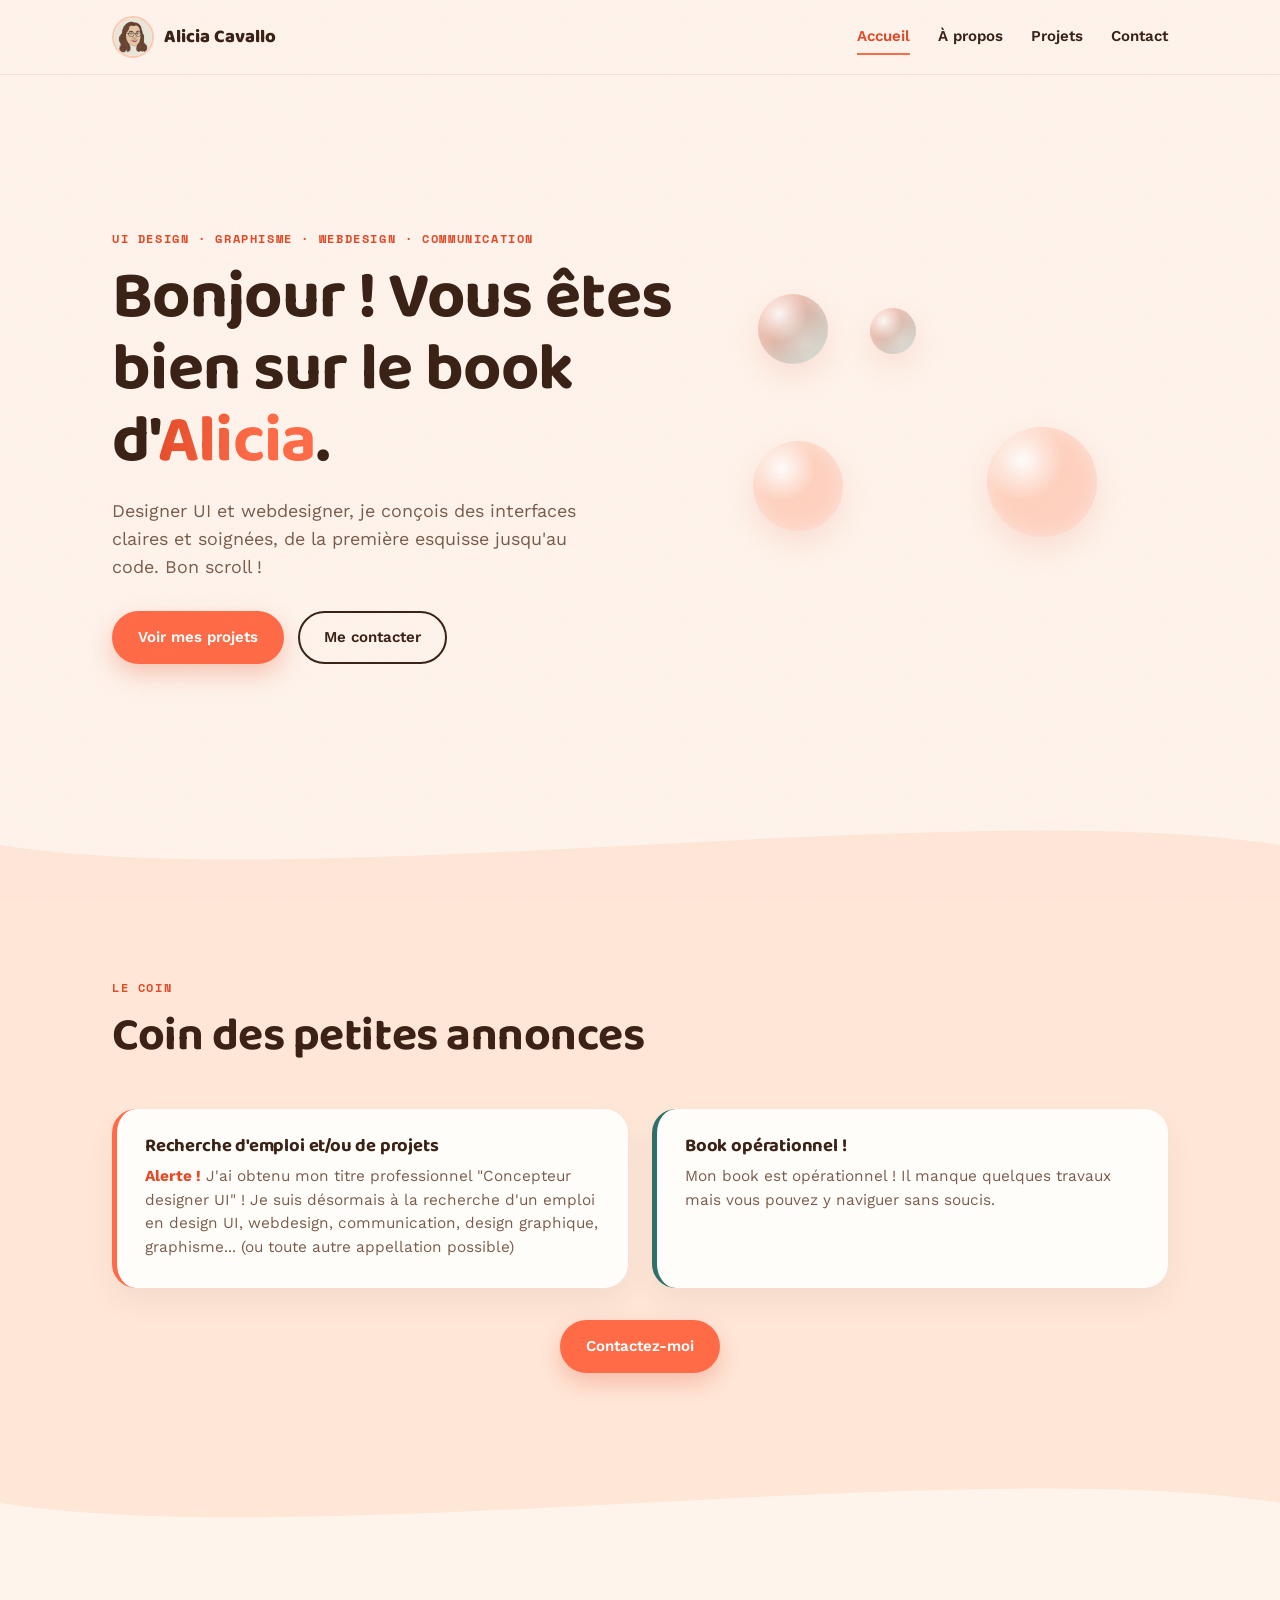
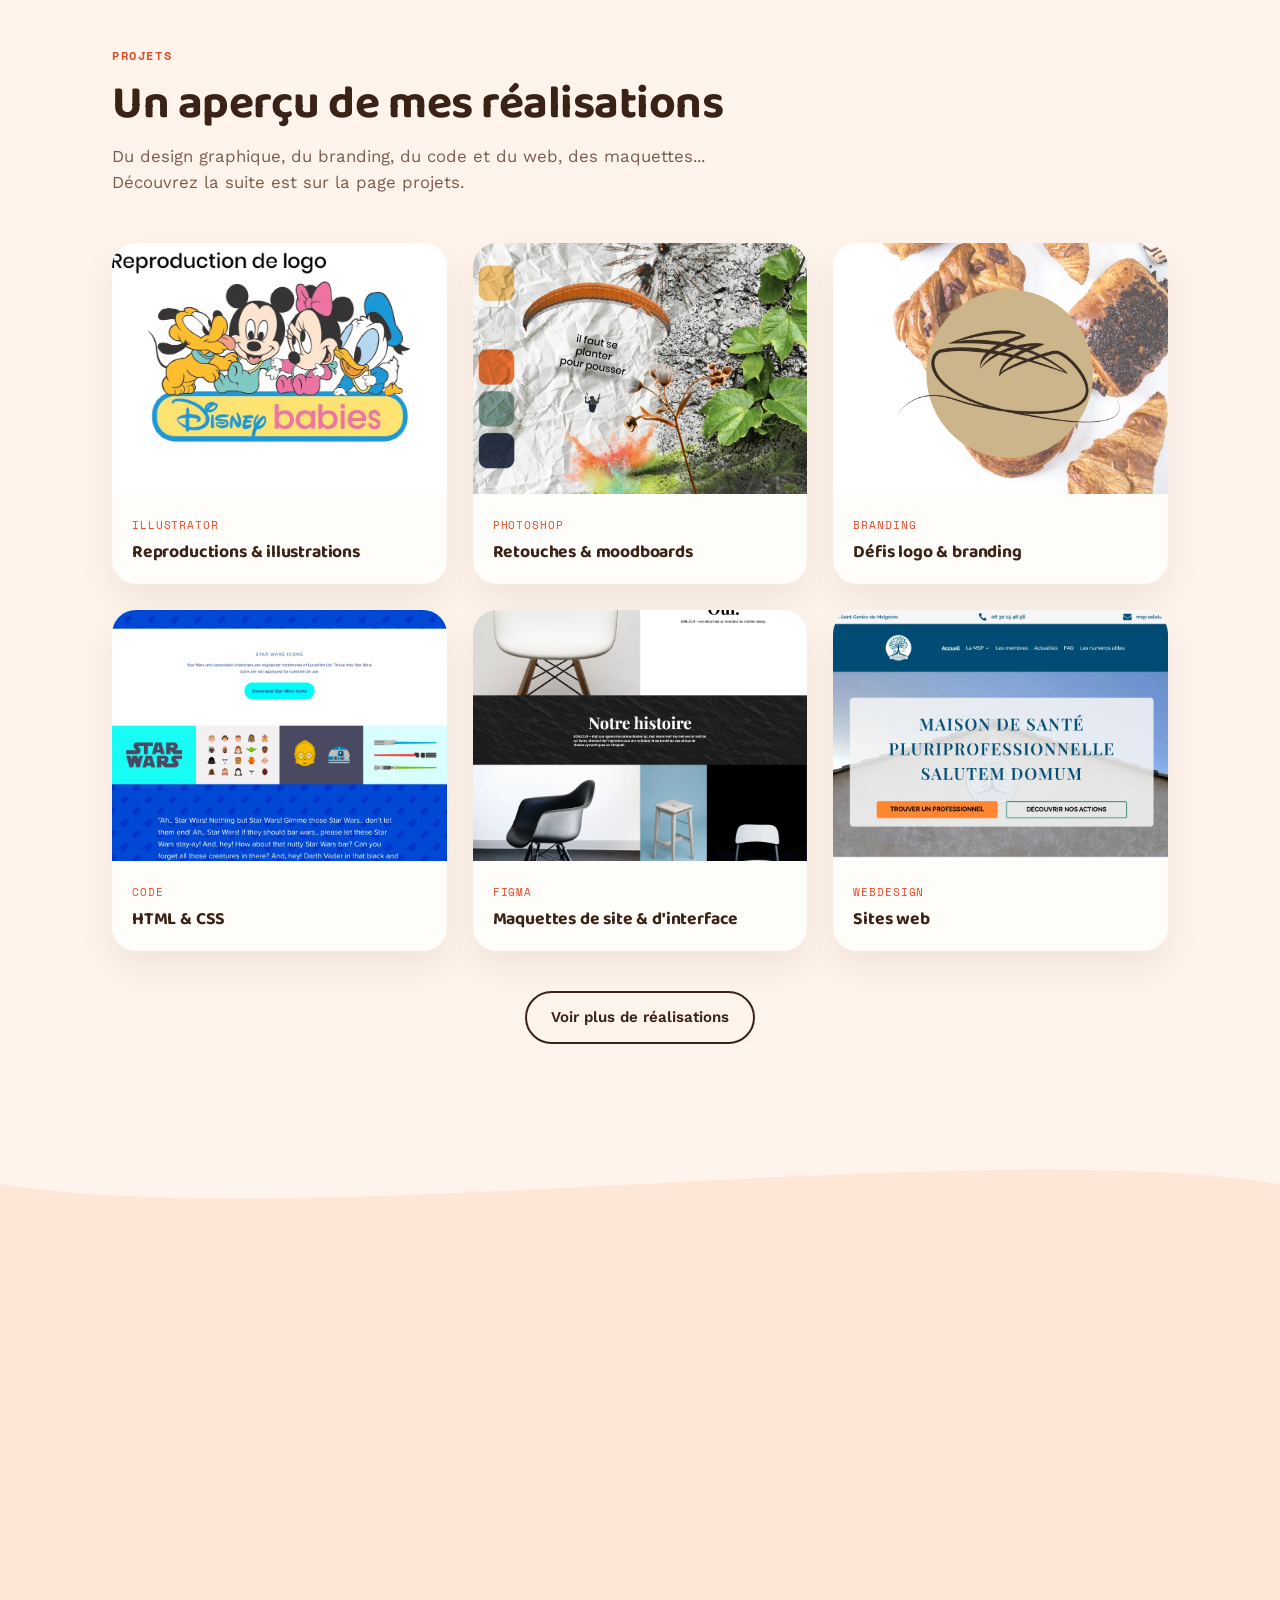
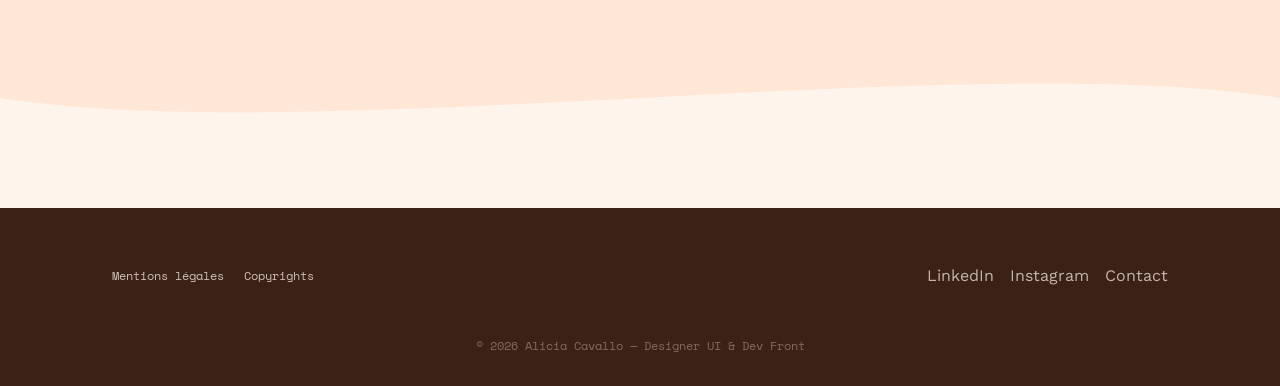
==== commit 28e8a1c8: "Update index.html" ====
--- a/index.html
+++ b/index.html
@@ -39,7 +39,7 @@
 <section class="hero">
   <div class="wrap">
     <div>
-      <span class="eyebrow">UI Design · Graphisme · Webdesign</span>
+      <span class="eyebrow">UI Design · Graphisme · Webdesign · Communication</span>
       <h1>Bonjour ! Vous êtes bien sur le book d'<em>Alicia</em>.</h1>
       <p class="lead">Designer UI et webdesigner, je conçois des interfaces claires et soignées, de la première esquisse jusqu'au code. Bon scroll !</p>
       <div class="hero-cta">
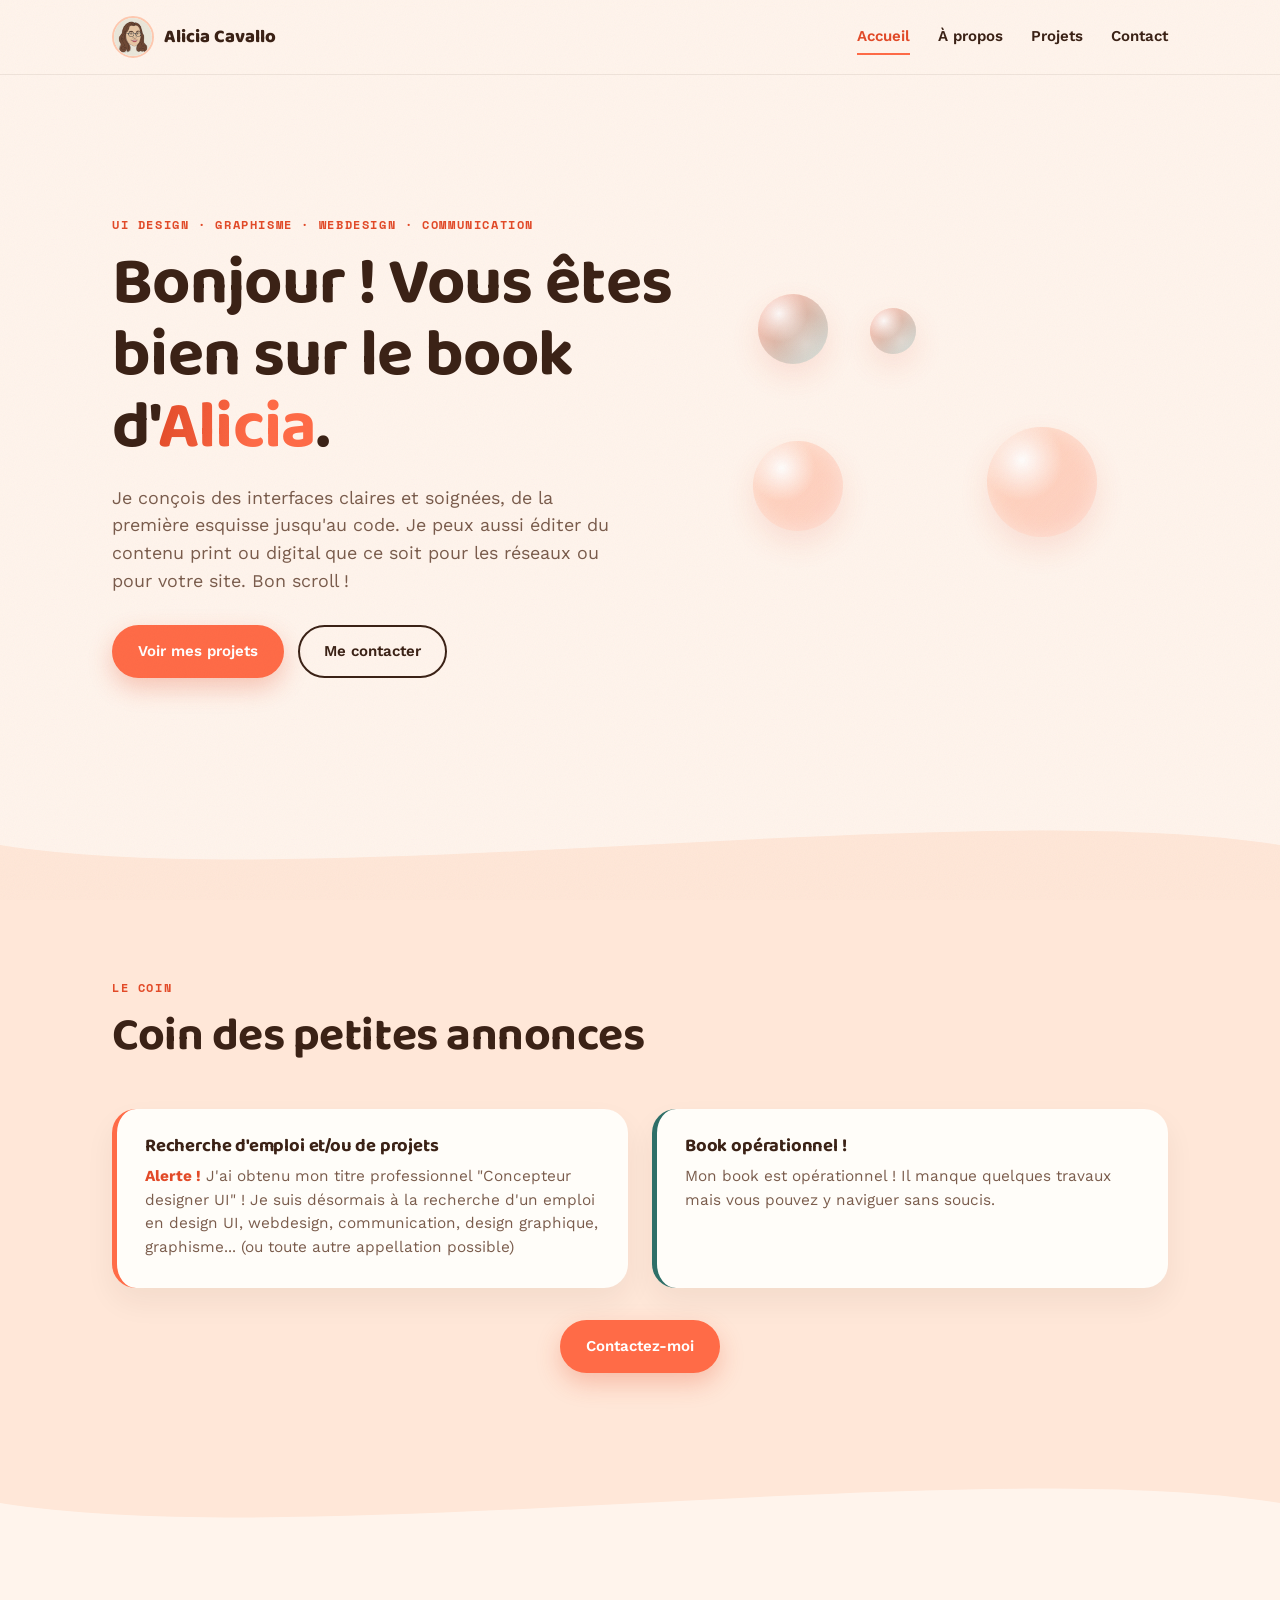
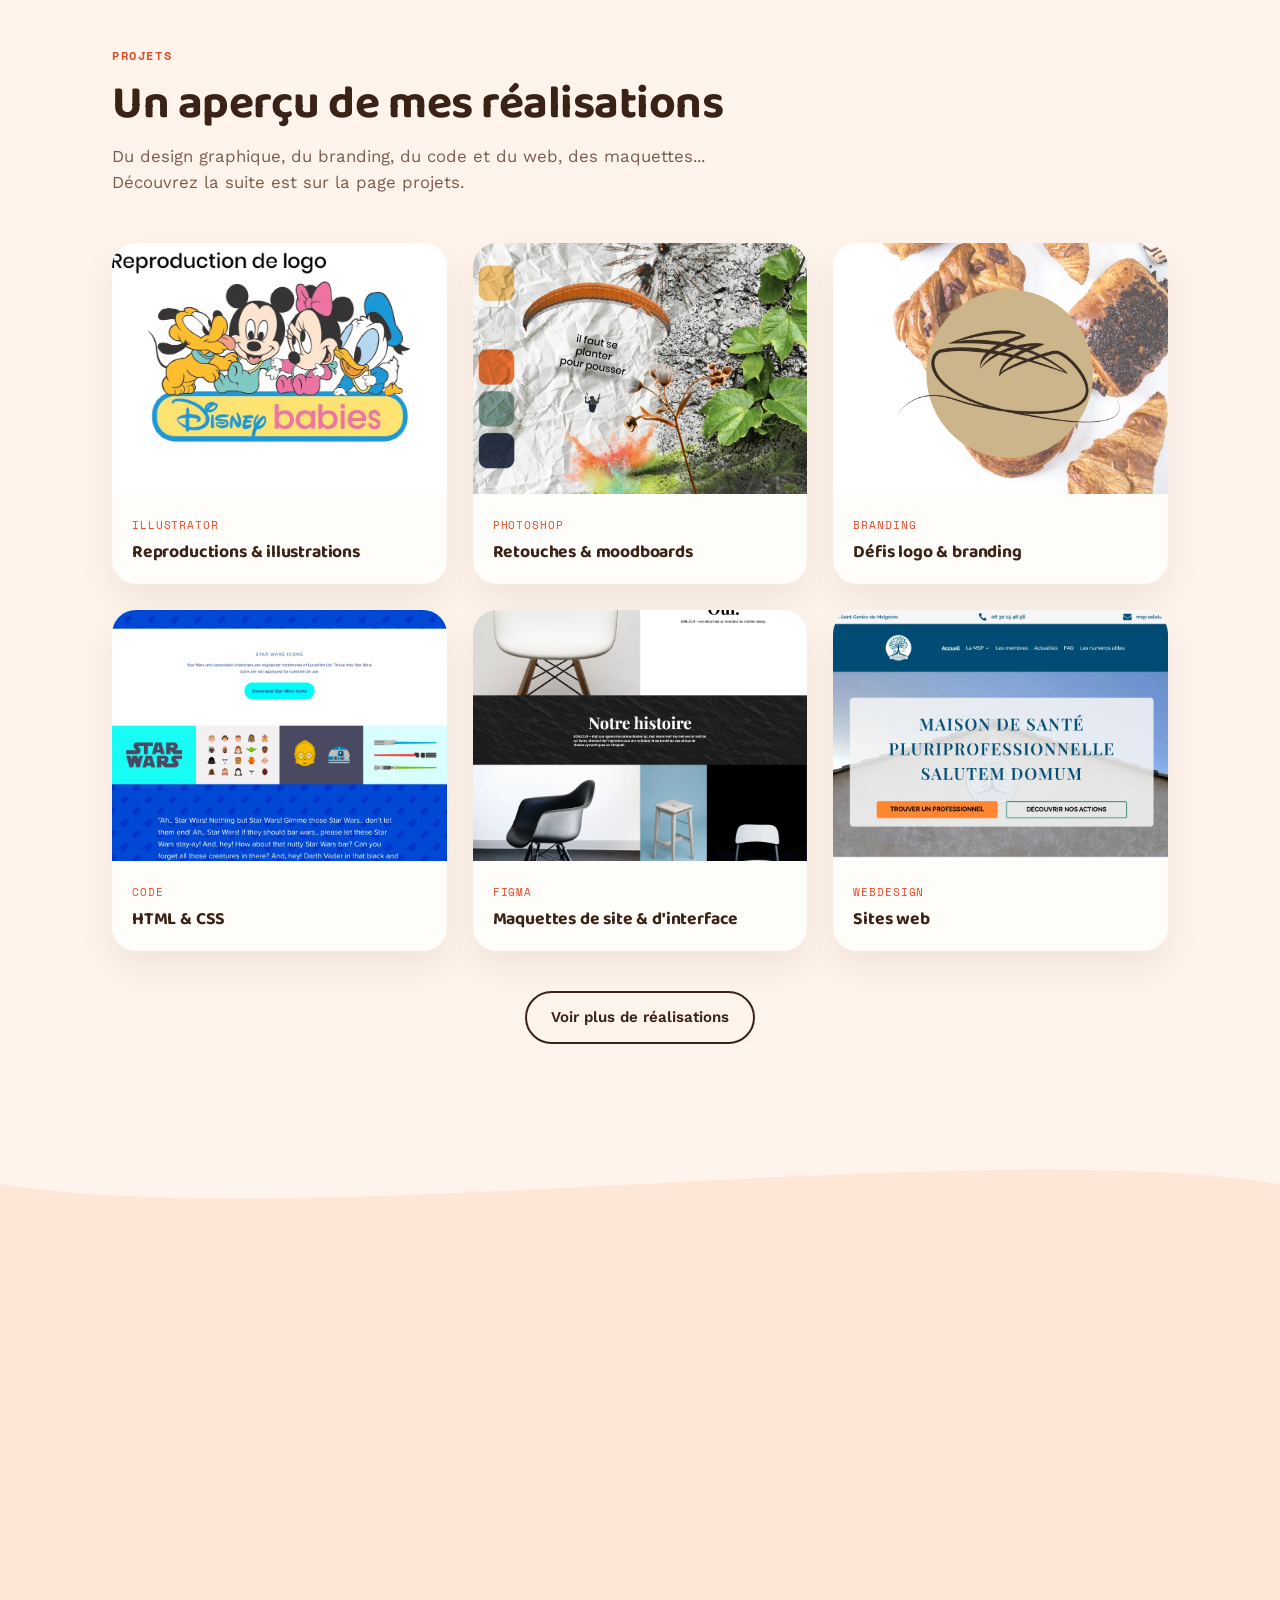
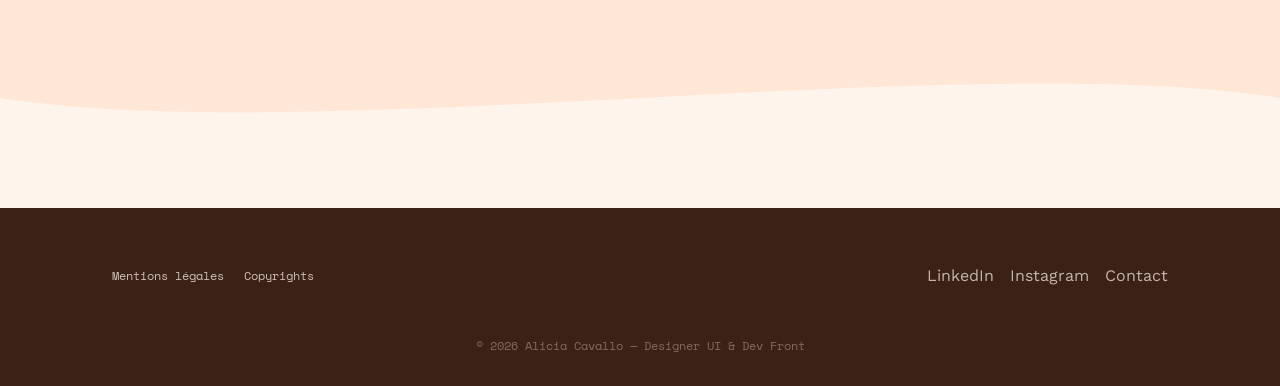
==== commit 51345c82: "Update index.html" ====
--- a/index.html
+++ b/index.html
@@ -41,7 +41,7 @@
     <div>
       <span class="eyebrow">UI Design · Graphisme · Webdesign · Communication</span>
       <h1>Bonjour ! Vous êtes bien sur le book d'<em>Alicia</em>.</h1>
-      <p class="lead">Designer UI et webdesigner, je conçois des interfaces claires et soignées, de la première esquisse jusqu'au code. Bon scroll !</p>
+      <p class="lead">Je conçois des interfaces claires et soignées, de la première esquisse jusqu'au code. Je peux aussi éditer du contenu print ou digital que ce soit pour les réseaux ou pour votre site. Bon scroll !</p>
       <div class="hero-cta">
         <a href="assets/pages/projets.html" class="btn btn-primary">Voir mes projets</a>
         <a href="assets/pages/contact.html" class="btn btn-ghost">Me contacter</a>
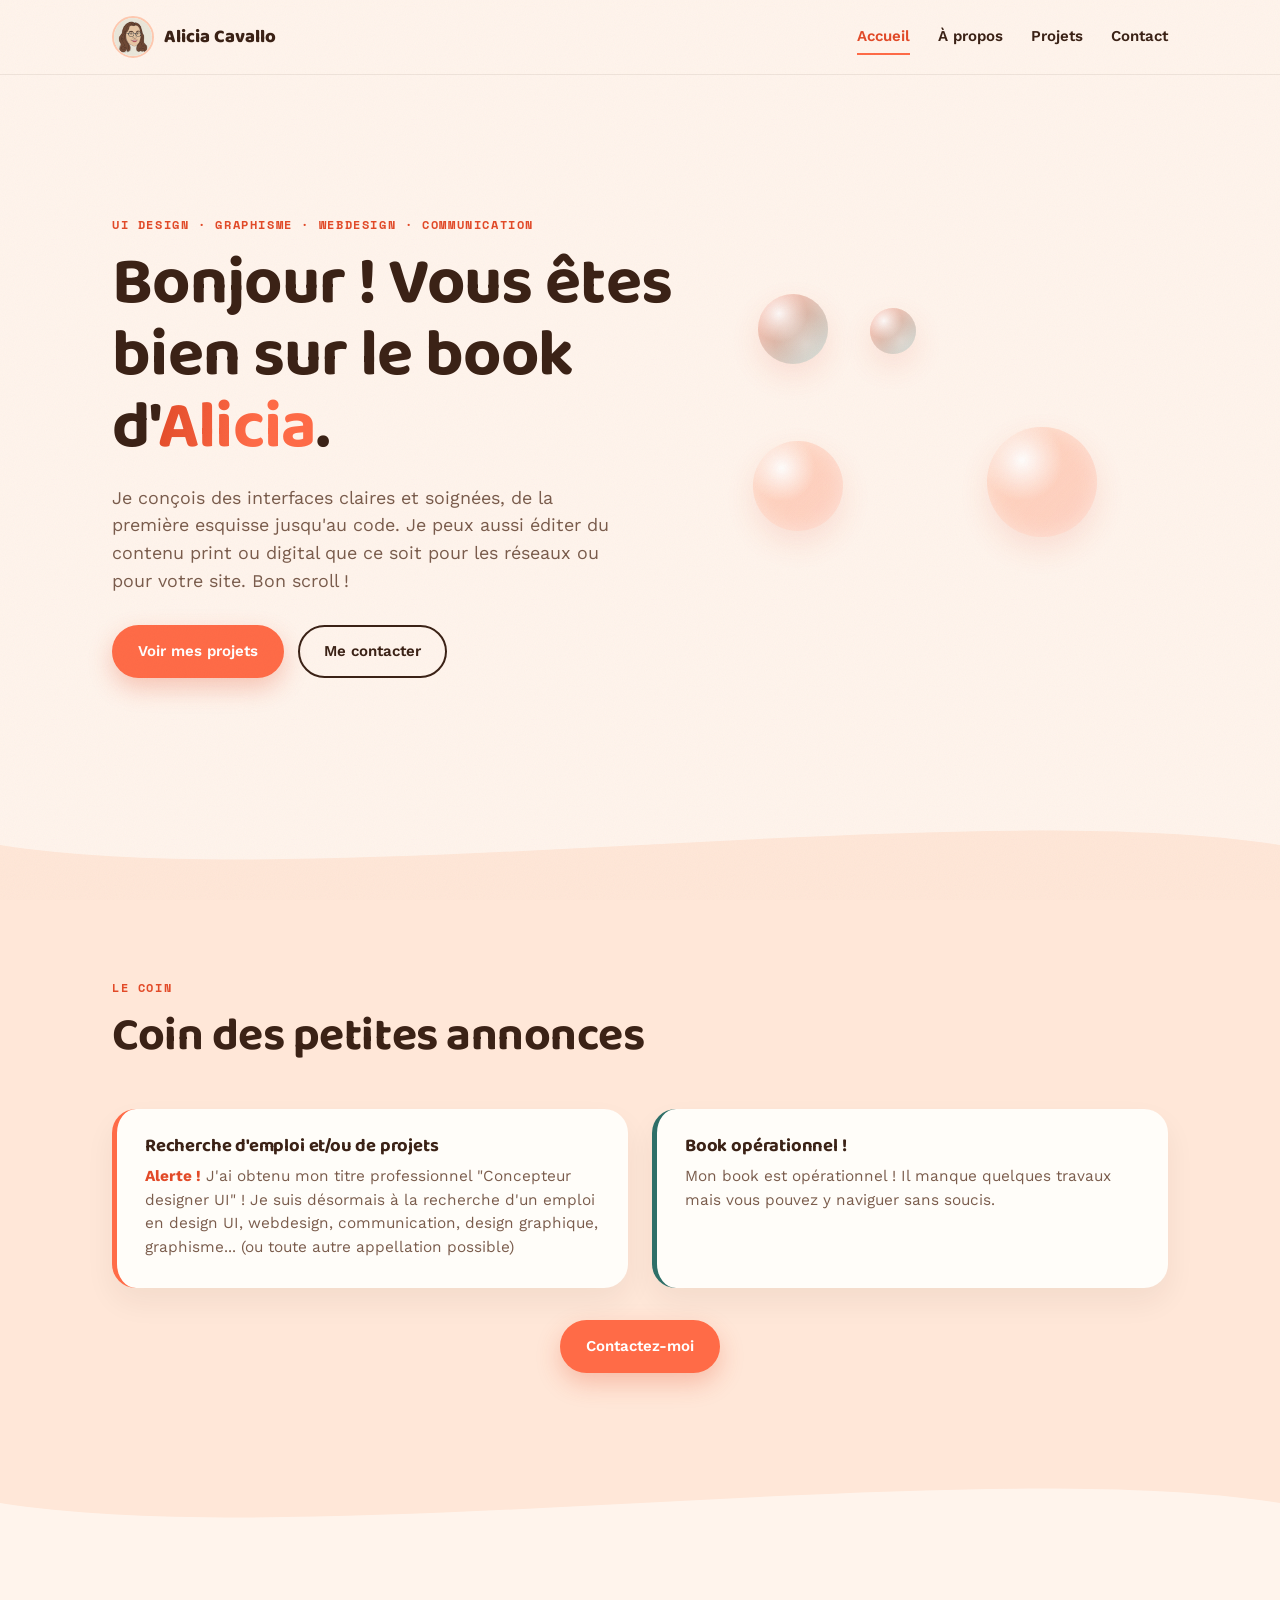
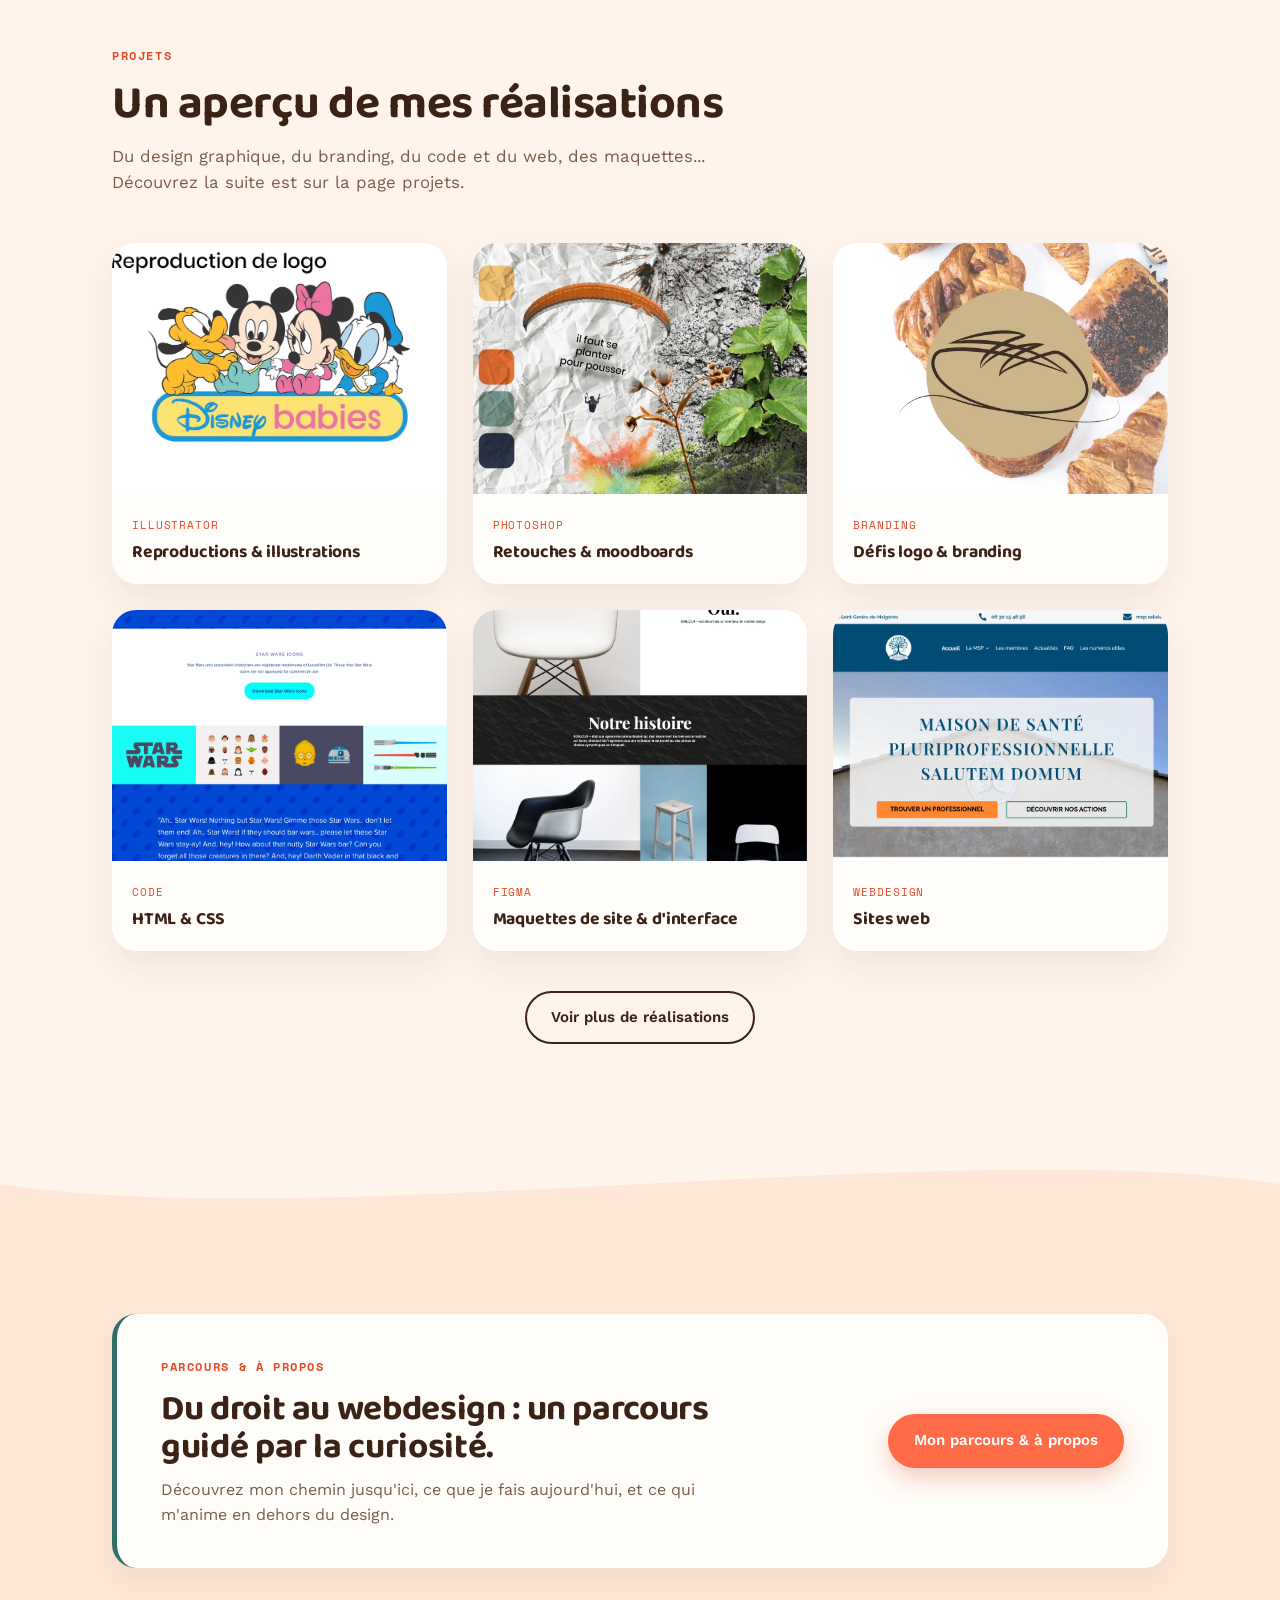
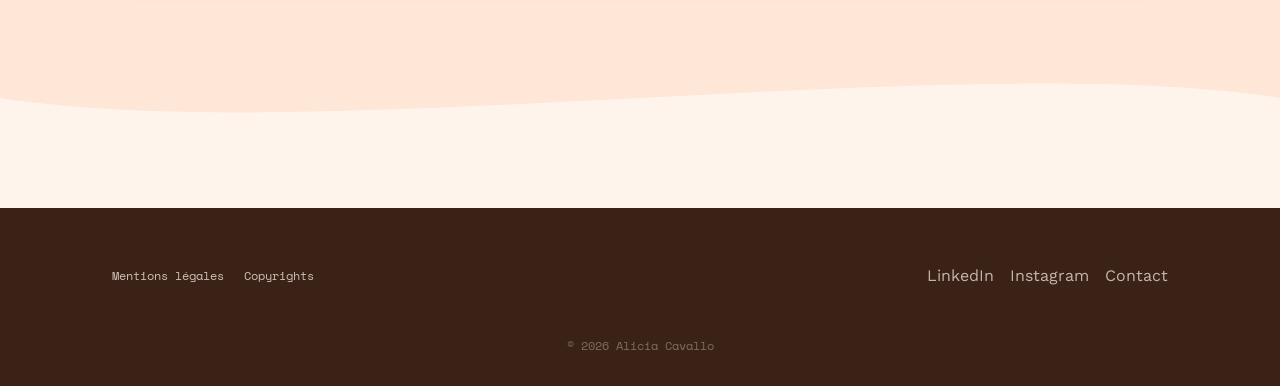
==== commit 43536ccd: "Update index.html" ====
--- a/index.html
+++ b/index.html
@@ -149,7 +149,7 @@
       <a href="https://www.instagram.com/alicia._.cavallo/" target="_blank" rel="noopener">Instagram</a>
       <a href="assets/pages/contact.html">Contact</a>
     </div>
-    <div class="copy">© 2026 Alicia Cavallo — Designer UI &amp; Dev Front</div>
+    <div class="copy">© 2026 Alicia Cavallo</div>
   </div>
 </footer>
 <script>
